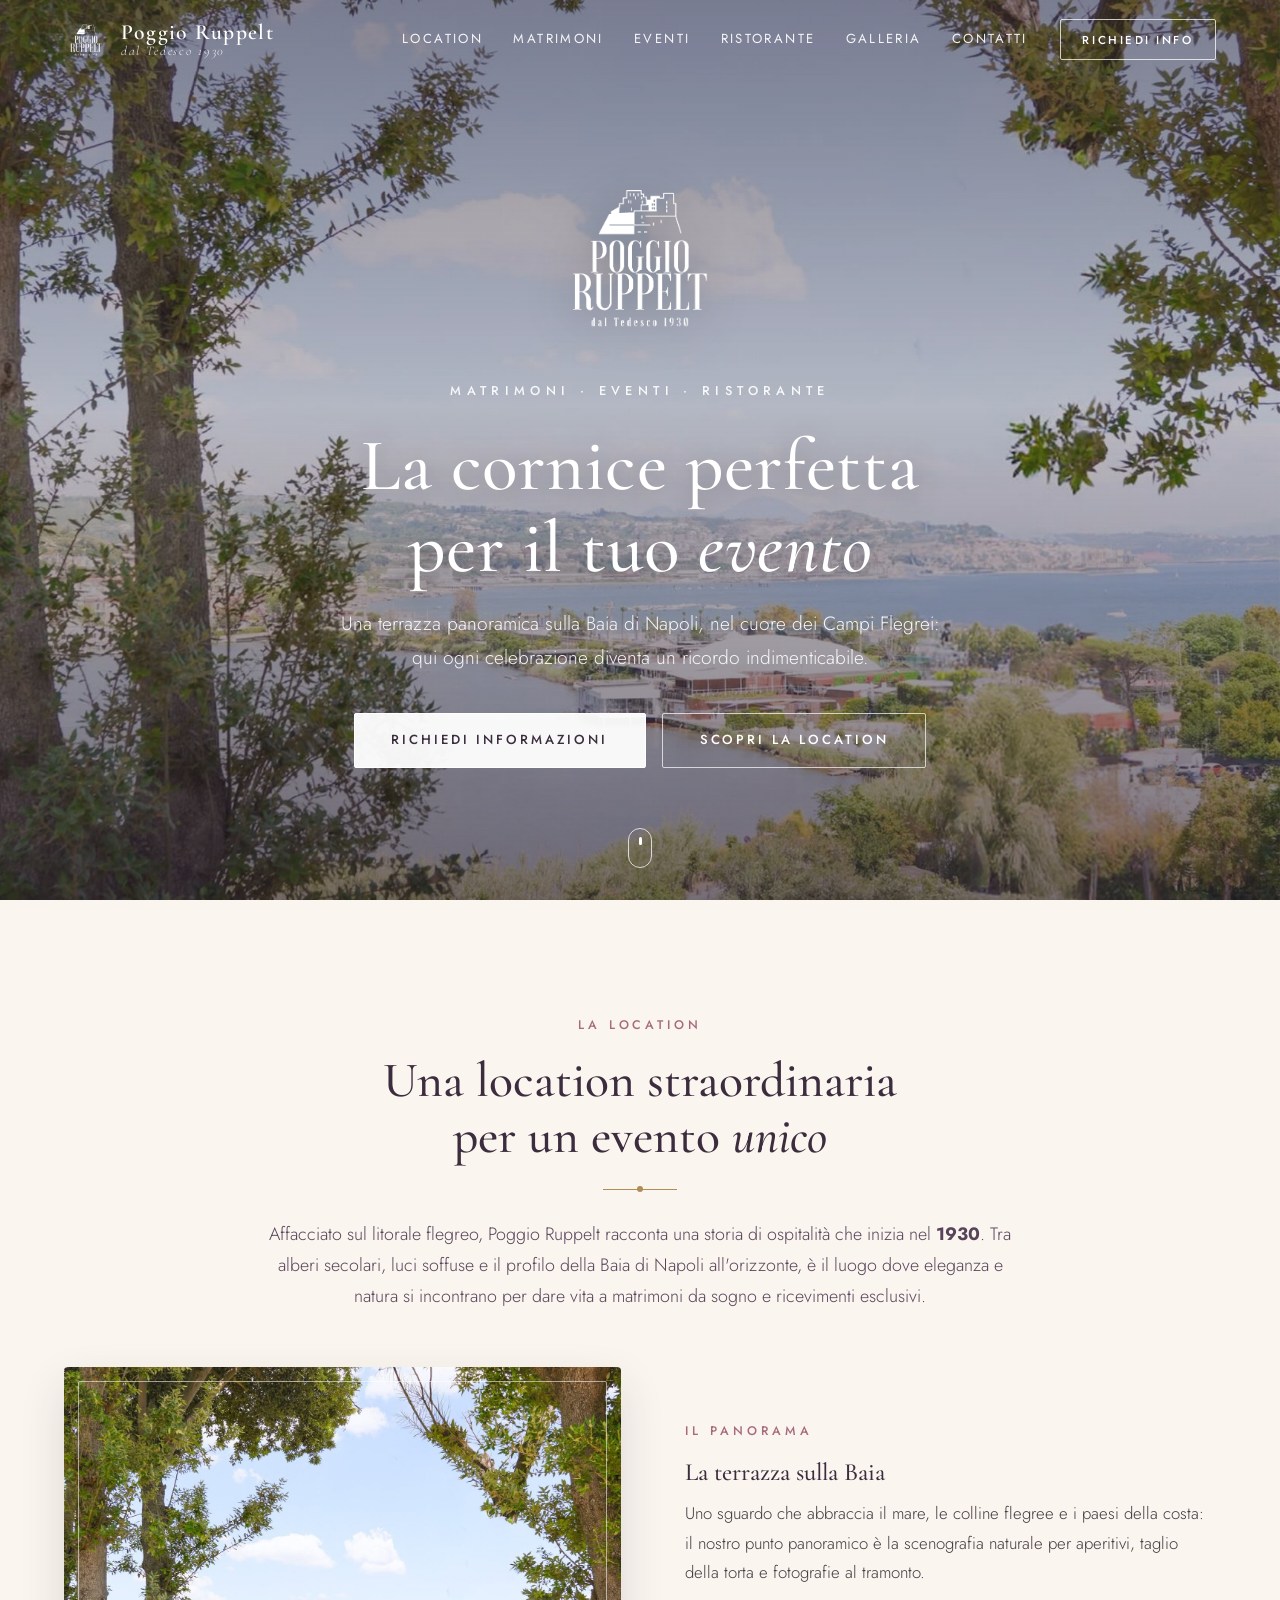
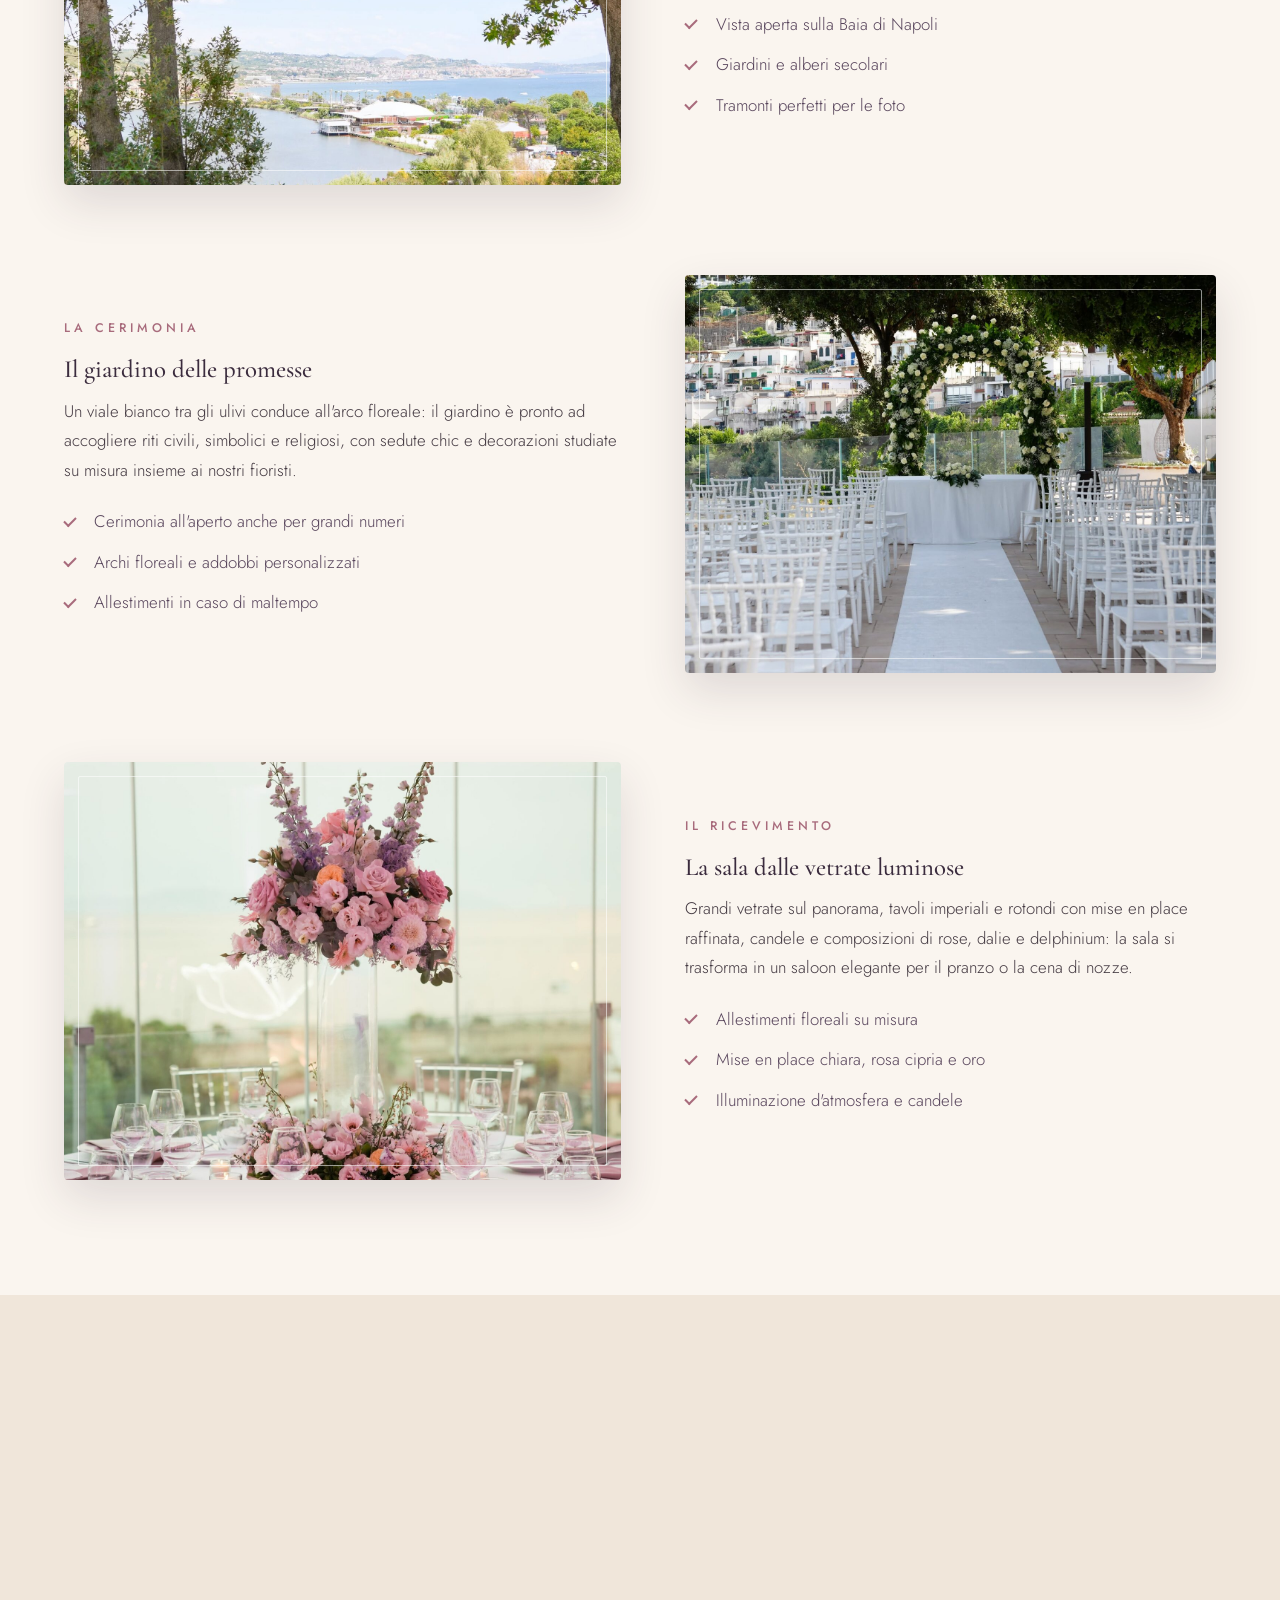
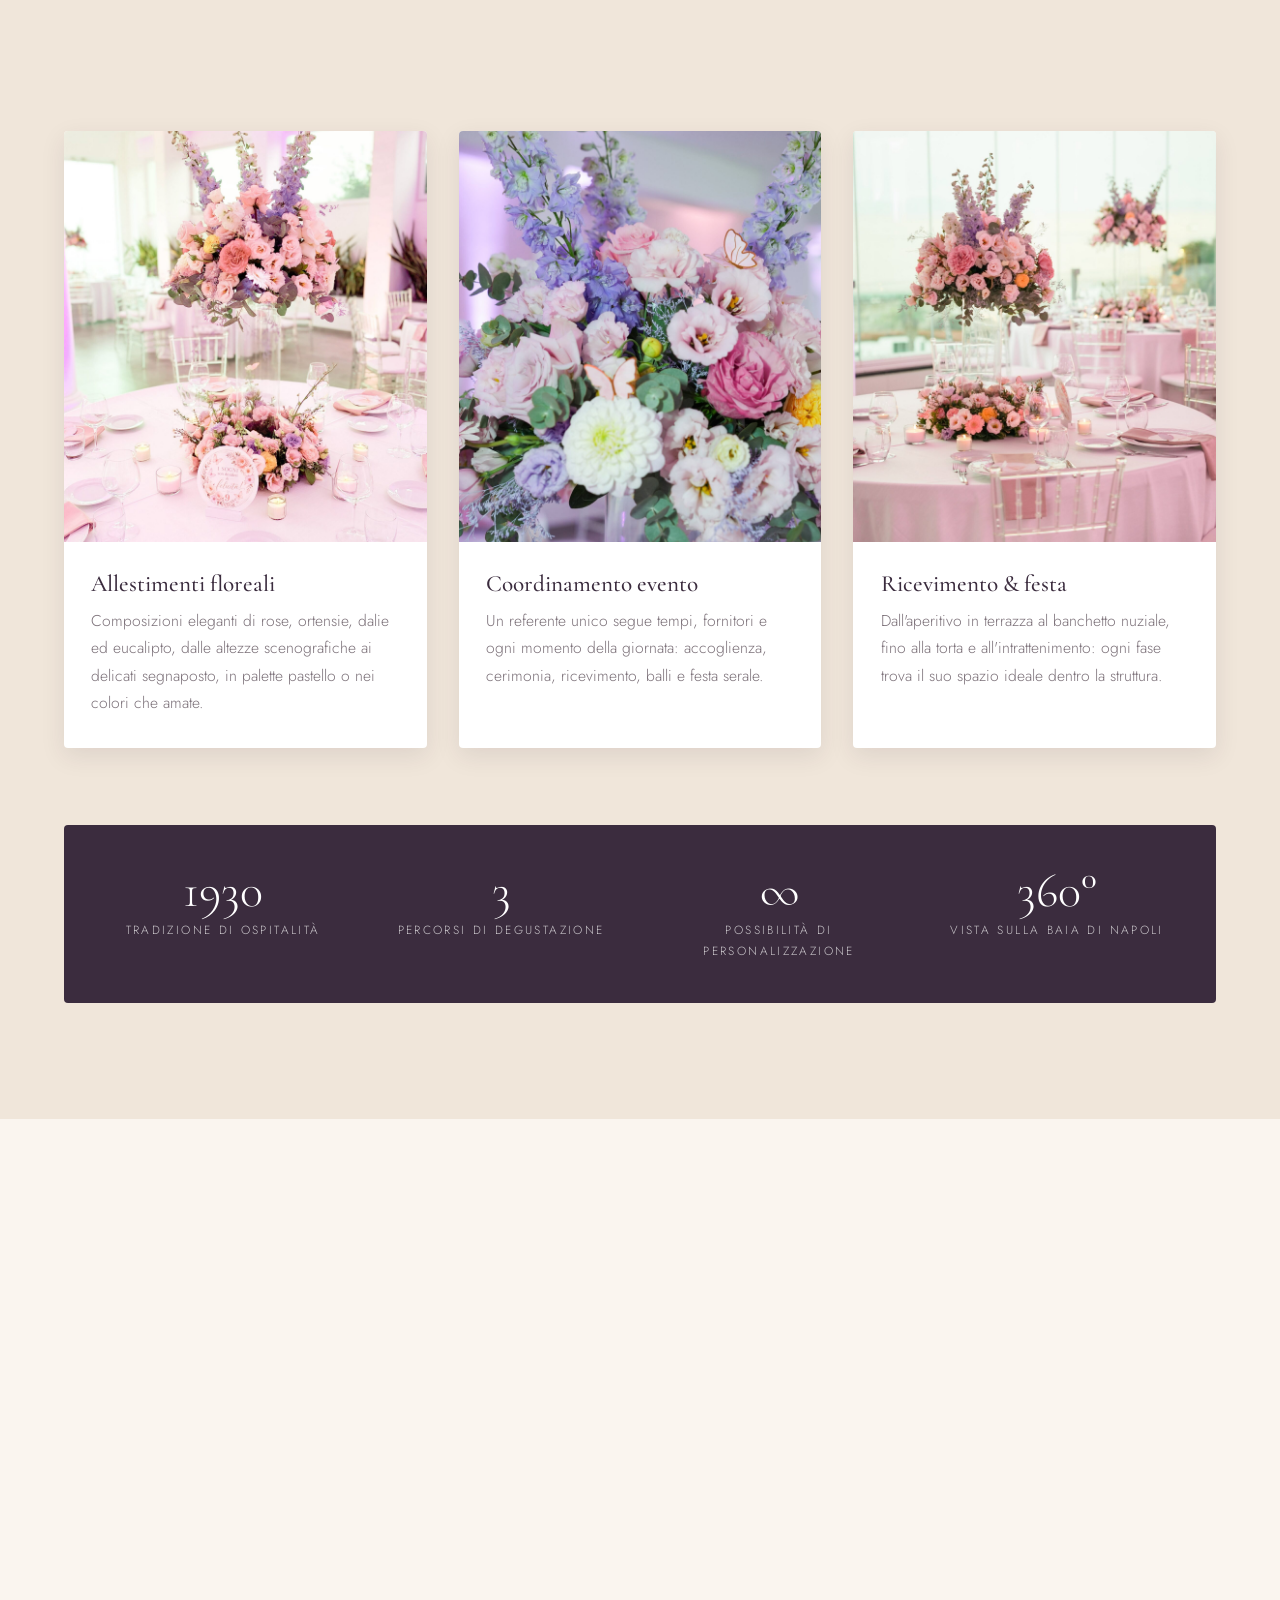
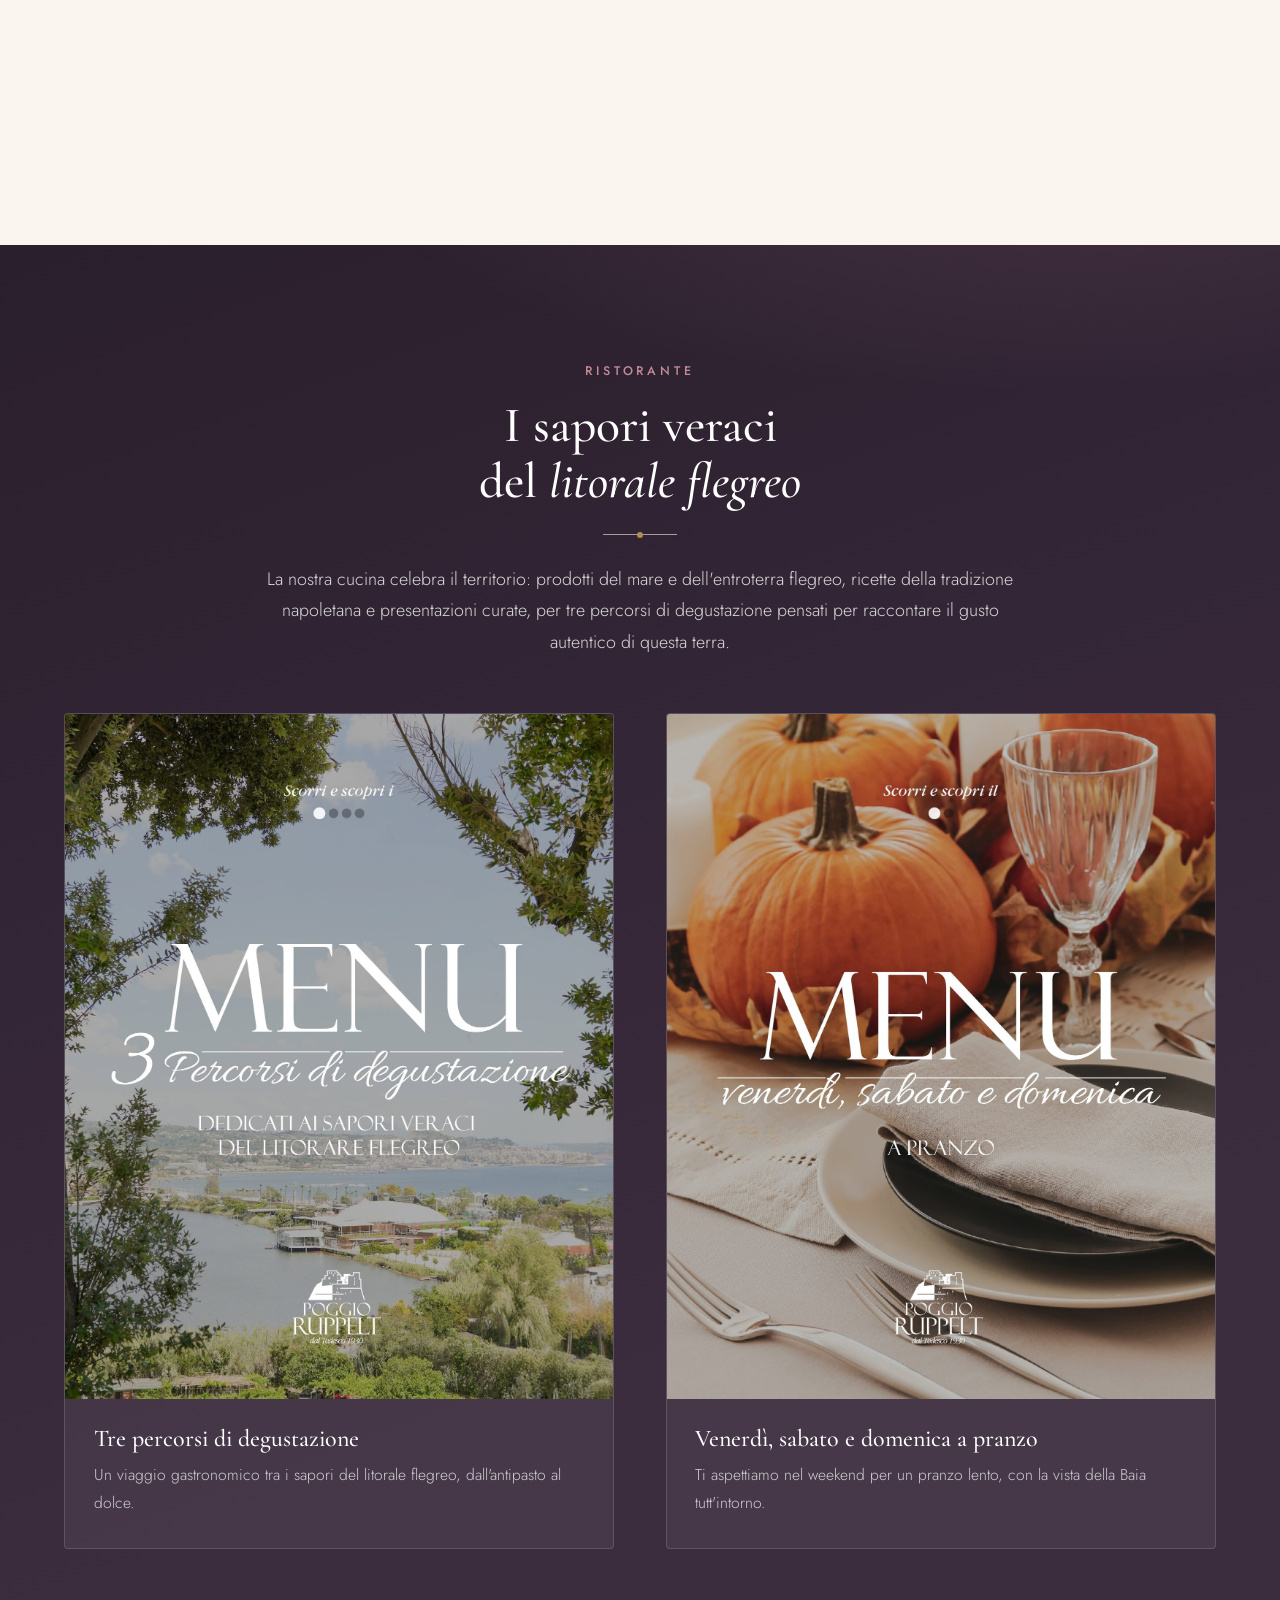
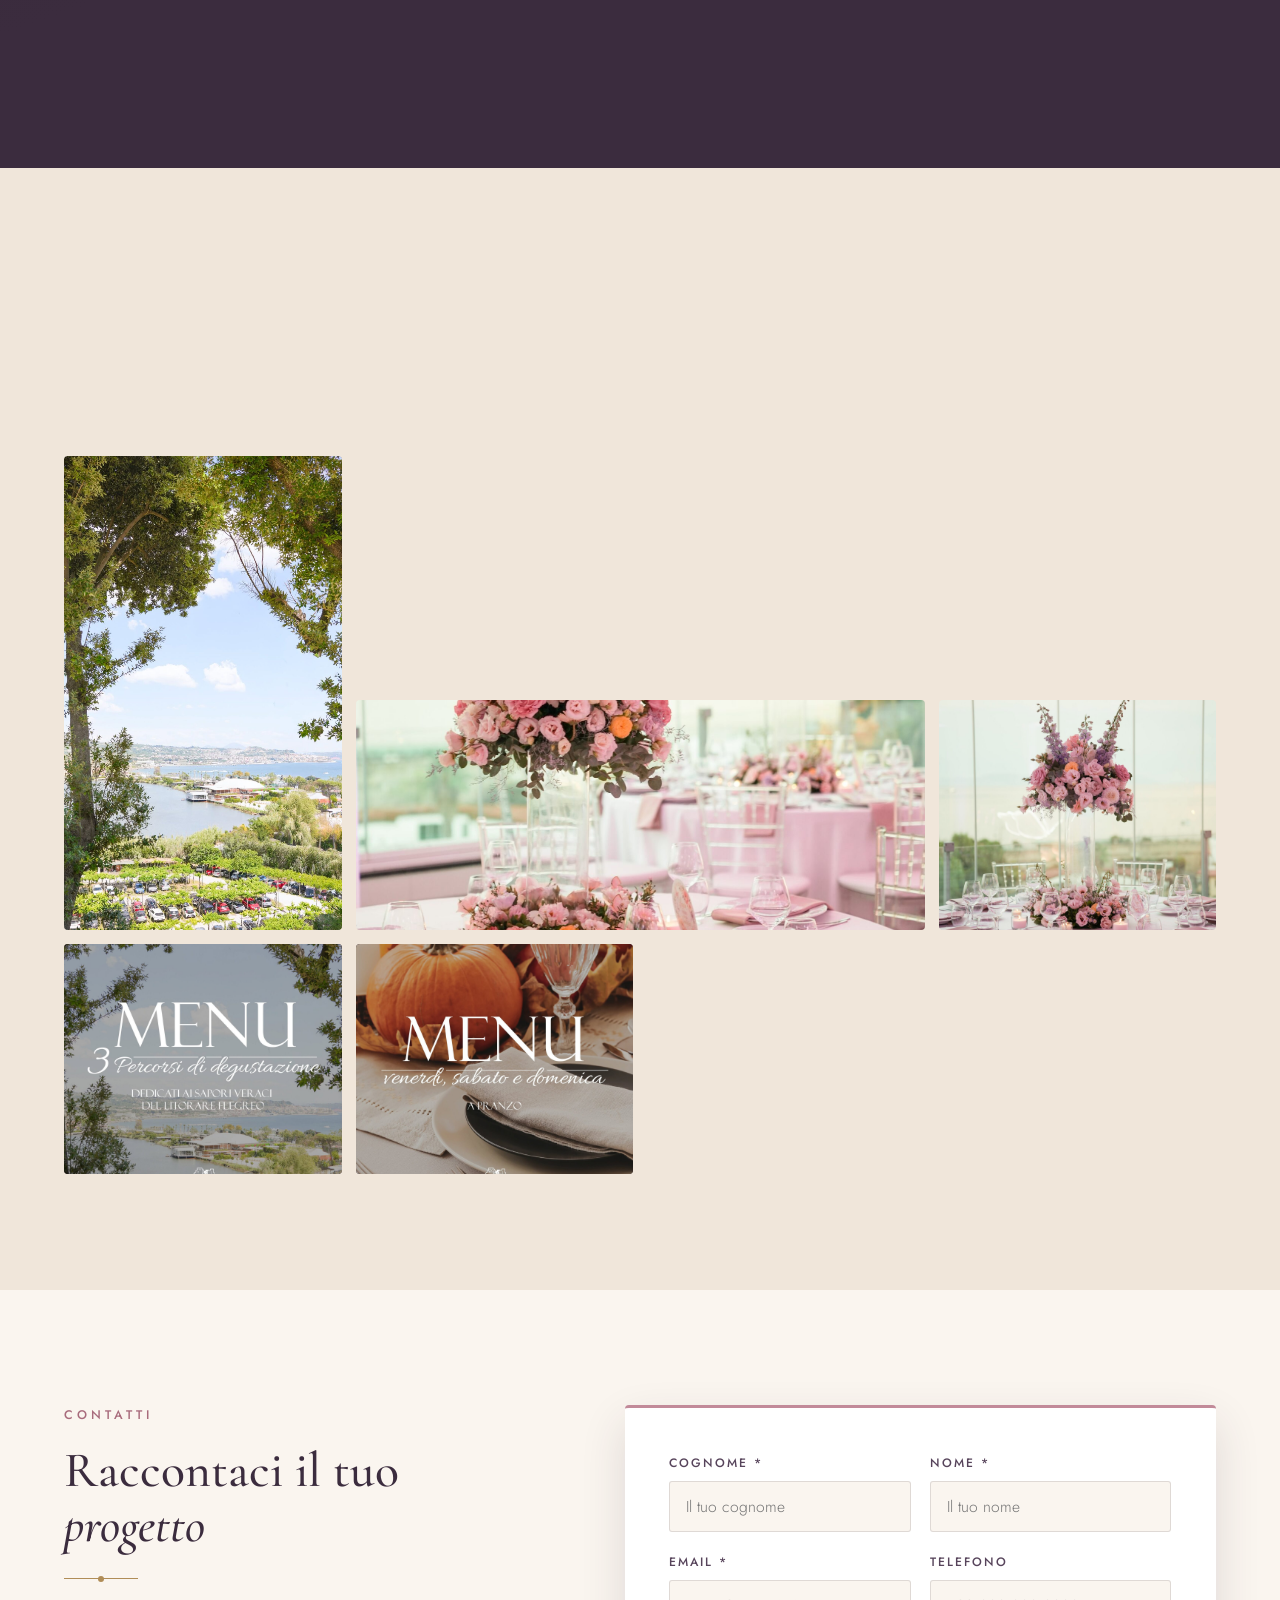
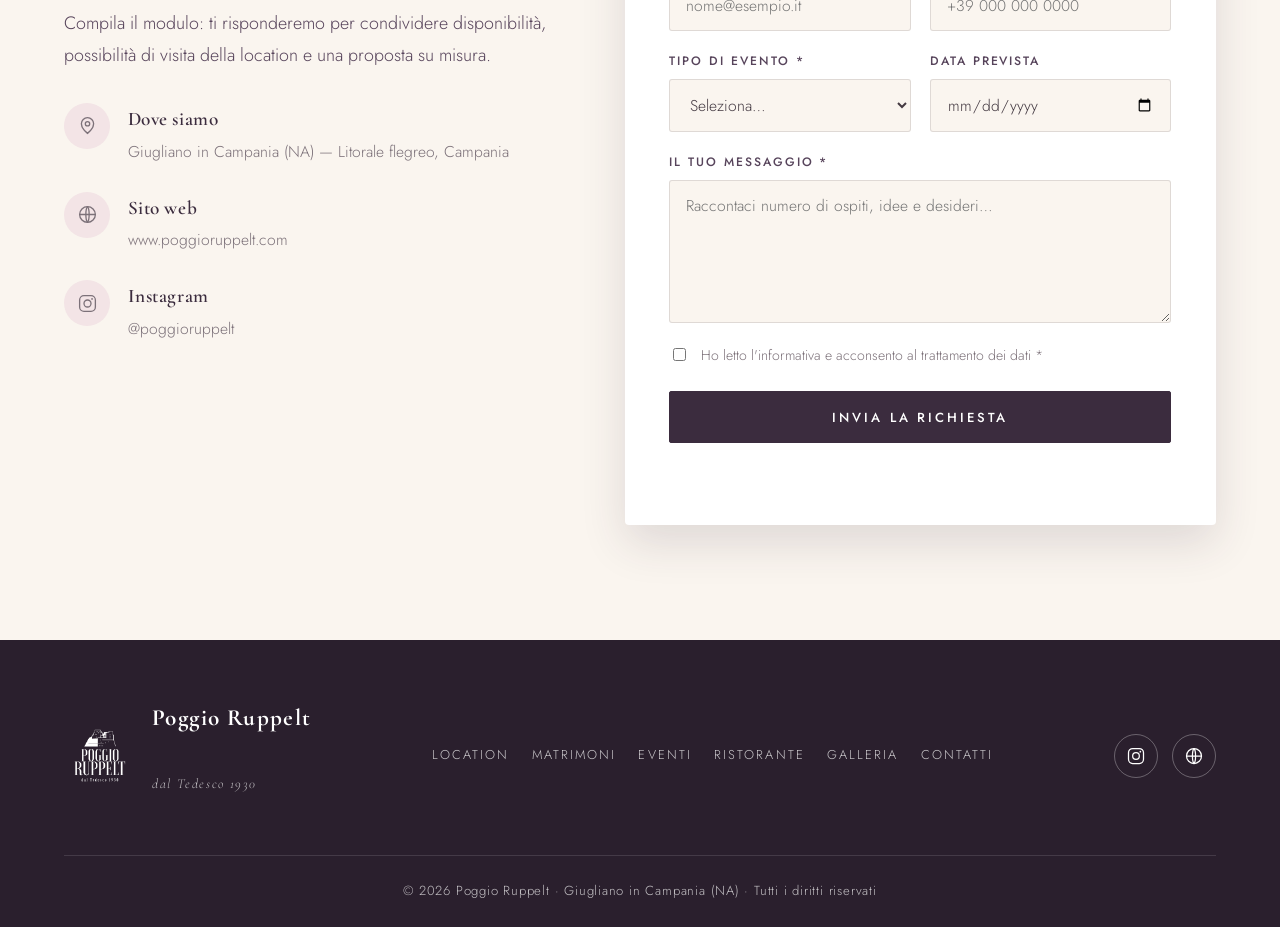
==== index.html @ c0420386 "Realizza sito web di Poggio Ruppelt Sito statico one-page (HTML/CSS/JS vanilla) ispirato al sito eve" ====
<!DOCTYPE html>
<html lang="it">
<head>
  <meta charset="UTF-8">
  <meta name="viewport" content="width=device-width, initial-scale=1.0">
  <title>Poggio Ruppelt — Matrimoni ed Eventi sulla Baia di Napoli | Campi Flegrei</title>
  <meta name="description" content="Poggio Ruppelt, dal Tedesco 1930: location per matrimoni, eventi e ricevimenti con panorama sulla Baia di Napoli e sui Campi Flegrei. Ristorante con menu di degustazione del litorale flegreo.">
  <meta name="author" content="Poggio Ruppelt">
  <meta name="theme-color" content="#3b2c3e">

  <!-- Open Graph -->
  <meta property="og:type" content="website">
  <meta property="og:title" content="Poggio Ruppelt — Matrimoni ed Eventi sulla Baia di Napoli">
  <meta property="og:description" content="La cornice perfetta per il tuo evento: matrimoni, eventi, compleanni e ristorante con panorama sulla Baia.">
  <meta property="og:image" content="assets/images/hero-panorama.jpg">
  <meta property="og:locale" content="it_IT">
  <meta name="twitter:card" content="summary_large_image">

  <link rel="icon" type="image/png" sizes="32x32" href="assets/images/favicon-32.png">
  <link rel="icon" type="image/png" sizes="512x512" href="assets/images/favicon-512.png">
  <link rel="apple-touch-icon" href="assets/images/apple-touch-icon.png">

  <link rel="preconnect" href="https://fonts.googleapis.com">
  <link rel="preconnect" href="https://fonts.gstatic.com" crossorigin>
  <link href="https://fonts.googleapis.com/css2?family=Cormorant+Garamond:ital,wght@0,400;0,500;0,600;1,400;1,500&family=Jost:wght@300;400;500;600&display=swap" rel="stylesheet">

  <link rel="stylesheet" href="assets/css/style.css">

  <script type="application/ld+json">
  {
    "@context": "https://schema.org",
    "@type": "EventVenue",
    "name": "Poggio Ruppelt",
    "alternateName": "Poggio Ruppelt dal Tedesco 1930",
    "description": "Location per matrimoni, eventi e ricevimenti con ristorante panoramico sulla Baia di Napoli, Campi Flegrei.",
    "url": "https://www.poggioruppelt.com",
    "image": "assets/images/hero-panorama.jpg",
    "sameAs": ["https://www.instagram.com/poggioruppelt/"],
    "address": {
      "@type": "PostalAddress",
      "addressLocality": "Giugliano in Campania",
      "addressRegion": "Campania",
      "addressCountry": "IT"
    }
  }
  </script>
</head>
<body>

  <!-- ================= HEADER ================= -->
  <header class="site-header" id="siteHeader">
    <div class="container header-inner">
      <a href="#hero" class="brand" aria-label="Poggio Ruppelt — home">
        <img src="assets/images/logo-poggio-ruppelt-bianco.png" alt="Logo Poggio Ruppelt" class="brand-logo" width="44" height="44">
        <span class="brand-text">
          <strong>Poggio Ruppelt</strong>
          <em>dal Tedesco 1930</em>
        </span>
      </a>

      <nav class="main-nav" id="mainNav" aria-label="Navigazione principale">
        <a href="#location">Location</a>
        <a href="#matrimoni">Matrimoni</a>
        <a href="#eventi">Eventi</a>
        <a href="#ristorante">Ristorante</a>
        <a href="#galleria">Galleria</a>
        <a href="#contatti">Contatti</a>
      </nav>

      <a href="#contatti" class="btn btn-small btn-header">Richiedi info</a>

      <button class="nav-toggle" id="navToggle" aria-label="Apri il menu" aria-expanded="false" aria-controls="mainNav">
        <span></span><span></span><span></span>
      </button>
    </div>
  </header>

  <main>
    <!-- ================= HERO ================= -->
    <section class="hero" id="hero">
      <div class="hero-bg"></div>
      <div class="hero-overlay"></div>
      <div class="hero-content">
        <img src="assets/images/logo-poggio-ruppelt-bianco.png" alt="Poggio Ruppelt — dal Tedesco 1930" class="hero-logo" width="200" height="200">
        <p class="hero-eyebrow">Matrimoni · Eventi · Ristorante</p>
        <h1>La cornice perfetta<br>per il tuo <em>evento</em></h1>
        <p class="hero-sub">Una terrazza panoramica sulla Baia di Napoli, nel cuore dei Campi Flegrei: <br class="hide-mobile">qui ogni celebrazione diventa un ricordo indimenticabile.</p>
        <div class="hero-actions">
          <a href="#contatti" class="btn btn-light">Richiedi informazioni</a>
          <a href="#location" class="btn btn-ghost-light">Scopri la location</a>
        </div>
      </div>
      <a href="#location" class="scroll-cue" aria-label="Scorri alla sezione successiva">
        <span class="scroll-mouse"></span>
      </a>
    </section>

    <!-- ================= INTRO / LOCATION ================= -->
    <section class="section" id="location">
      <div class="container">
        <div class="section-head reveal">
          <p class="eyebrow">La location</p>
          <h2>Una location straordinaria<br>per un evento <em>unico</em></h2>
          <span class="rule"></span>
          <p class="lead">
            Affacciato sul litorale flegreo, Poggio Ruppelt racconta una storia di ospitalità
            che inizia nel <strong>1930</strong>. Tra alberi secolari, luci soffuse e il profilo
            della Baia di Napoli all'orizzonte, è il luogo dove eleganza e natura si incontrano
            per dare vita a matrimoni da sogno e ricevimenti esclusivi.
          </p>
        </div>

        <div class="feature-row reveal">
          <div class="feature-media">
            <img src="assets/images/panorama-baia.jpg" alt="Panorama sulla Baia di Napoli e sui Campi Flegrei visto da Poggio Ruppelt" loading="lazy">
          </div>
          <div class="feature-text">
            <p class="eyebrow">Il panorama</p>
            <h3>La terrazza sulla Baia</h3>
            <p>
              Uno sguardo che abbraccia il mare, le colline flegree e i paesi della costa:
              il nostro punto panoramico è la scenografia naturale per aperitivi, taglio della
              torta e fotografie al tramonto.
            </p>
            <ul class="tick-list">
              <li>Vista aperta sulla Baia di Napoli</li>
              <li>Giardini e alberi secolari</li>
              <li>Tramonti perfetti per le foto</li>
            </ul>
          </div>
        </div>

        <div class="feature-row feature-row--reverse reveal">
          <div class="feature-media">
            <img src="assets/images/cerimonia-giardino.jpg" alt="Allestimento della cerimonia in giardino con arco floreale e sedie bianche" loading="lazy">
          </div>
          <div class="feature-text">
            <p class="eyebrow">La cerimonia</p>
            <h3>Il giardino delle promesse</h3>
            <p>
              Un viale bianco tra gli ulivi conduce all'arco floreale: il giardino è pronto
              ad accogliere riti civili, simbolici e religiosi, con sedute chic e decorazioni
              studiate su misura insieme ai nostri fioristi.
            </p>
            <ul class="tick-list">
              <li>Cerimonia all'aperto anche per grandi numeri</li>
              <li>Archi floreali e addobbi personalizzati</li>
              <li>Allestimenti in caso di maltempo</li>
            </ul>
          </div>
        </div>

        <div class="feature-row reveal">
          <div class="feature-media">
            <img src="assets/images/tavolo-matrimonio-2.jpg" alt="Tavolo rotondo con centrotavola floreale rosa e lilla e candele" loading="lazy">
          </div>
          <div class="feature-text">
            <p class="eyebrow">Il ricevimento</p>
            <h3>La sala dalle vetrate luminose</h3>
            <p>
              Grandi vetrate sul panorama, tavoli imperiali e rotondi con mise en place
              raffinata, candele e composizioni di rose, dalie e delphinium: la sala si
              trasforma in un saloon elegante per il pranzo o la cena di nozze.
            </p>
            <ul class="tick-list">
              <li>Allestimenti floreali su misura</li>
              <li>Mise en place chiara, rosa cipria e oro</li>
              <li>Illuminazione d'atmosfera e candele</li>
            </ul>
          </div>
        </div>
      </div>
    </section>

    <!-- ================= MATRIMONI ================= -->
    <section class="section section-tinted" id="matrimoni">
      <div class="container">
        <div class="section-head reveal">
          <p class="eyebrow">Matrimoni</p>
          <h2>Il vostro sì, curato<br>in ogni <em>dettaglio</em></h2>
          <span class="rule"></span>
          <p class="lead">
            Dalla richiesta di informazioni al brindisi finale: vi accompagniamo passo dopo passo
            con un team dedicato, perché del vostro matrimonio resti solo la bellezza del ricordo.
          </p>
        </div>

        <div class="card-grid">
          <article class="card reveal">
            <div class="card-media">
              <img src="assets/images/tavolo-matrimonio-1.jpg" alt="Centrotavola alto con fiori rosa e viola su tavolo rotondo" loading="lazy">
            </div>
            <div class="card-body">
              <h3>Allestimenti floreali</h3>
              <p>Composizioni eleganti di rose, ortensie, dalie ed eucalipto, dalle altezze scenografiche ai delicati segnaposto, in palette pastello o nei colori che amate.</p>
            </div>
          </article>

          <article class="card reveal">
            <div class="card-media">
              <img src="assets/images/dettaglio-allestimento.jpg" alt="Dettaglio del bouquet con rose rosa, delphinium viola ed eucalipto" loading="lazy">
            </div>
            <div class="card-body">
              <h3>Coordinamento evento</h3>
              <p>Un referente unico segue tempi, fornitori e ogni momento della giornata: accoglienza, cerimonia, ricevimento, balli e festa serale.</p>
            </div>
          </article>

          <article class="card reveal">
            <div class="card-media">
              <img src="assets/images/tavolo-matrimonio-3.jpg" alt="Sala ricevimenti con tavoli rotondi e allestimenti floreali rosa" loading="lazy">
            </div>
            <div class="card-body">
              <h3>Ricevimento &amp; festa</h3>
              <p>Dall'aperitivo in terrazza al banchetto nuziale, fino alla torta e all'intrattenimento: ogni fase trova il suo spazio ideale dentro la struttura.</p>
            </div>
          </article>
        </div>

        <div class="band reveal">
          <div class="band-item">
            <span class="band-number">1930</span>
            <span class="band-label">tradizione di ospitalità</span>
          </div>
          <div class="band-item">
            <span class="band-number">3</span>
            <span class="band-label">percorsi di degustazione</span>
          </div>
          <div class="band-item">
            <span class="band-number">∞</span>
            <span class="band-label">possibilità di personalizzazione</span>
          </div>
          <div class="band-item">
            <span class="band-number">360°</span>
            <span class="band-label">vista sulla Baia di Napoli</span>
          </div>
        </div>
      </div>
    </section>

    <!-- ================= EVENTI ================= -->
    <section class="section" id="eventi">
      <div class="container">
        <div class="section-head reveal">
          <p class="eyebrow">Eventi &amp; ricorrenze</p>
          <h2>Ogni celebrazione<br>merita la sua <em>scena</em></h2>
          <span class="rule"></span>
        </div>

        <div class="pill-grid">
          <div class="pill reveal">
            <span class="pill-icon" aria-hidden="true">
              <svg viewBox="0 0 24 24" fill="none" stroke="currentColor" stroke-width="1.4"><path d="M12 3l1.8 4.2L18 9l-4.2 1.8L12 15l-1.8-4.2L6 9l4.2-1.8L12 3z"/><path d="M19 15l.9 2.1L22 18l-2.1.9L19 21l-.9-2.1L16 18l2.1-.9L19 15z"/></svg>
            </span>
            <h3>Battesimi</h3>
            <p>Allestimenti dolci e luminosi per accogliere i più piccoli e le loro famiglie.</p>
          </div>
          <div class="pill reveal">
            <span class="pill-icon" aria-hidden="true">
              <svg viewBox="0 0 24 24" fill="none" stroke="currentColor" stroke-width="1.4"><path d="M4 21V10l8-6 8 6v11h-5v-6H9v6H4z"/><path d="M9 21v-5h6v5"/></svg>
            </span>
            <h3>Compleanni &amp; anniversari</h3>
            <p>Feste private con menu dedicati, tavoli tematici e angoli dessert.</p>
          </div>
          <div class="pill reveal">
            <span class="pill-icon" aria-hidden="true">
              <svg viewBox="0 0 24 24" fill="none" stroke="currentColor" stroke-width="1.4"><rect x="3" y="7" width="18" height="13" rx="2"/><path d="M8 7V5a2 2 0 012-2h4a2 2 0 012 2v2"/><path d="M3 12h18"/></svg>
            </span>
            <h3>Eventi aziendali</h3>
            <p>Meeting, cene di gala e team building in una location fuori dall'ordinario.</p>
          </div>
          <div class="pill reveal">
            <span class="pill-icon" aria-hidden="true">
              <svg viewBox="0 0 24 24" fill="none" stroke="currentColor" stroke-width="1.4"><path d="M12 21s-7-4.35-7-10a5 5 0 019-3 5 5 0 019 3c0 5.65-7 10-7 10z"/></svg>
            </span>
            <h3>Proposte di matrimonio</h3>
            <p>Organizziamo il momento perfetto, riservato e romantico, con vista sul tramonto.</p>
          </div>
        </div>
      </div>
    </section>

    <!-- ================= RISTORANTE ================= -->
    <section class="section section-dark" id="ristorante">
      <div class="container">
        <div class="section-head reveal">
          <p class="eyebrow eyebrow-light">Ristorante</p>
          <h2>I sapori veraci<br>del <em>litorale flegreo</em></h2>
          <span class="rule rule-light"></span>
          <p class="lead lead-light">
            La nostra cucina celebra il territorio: prodotti del mare e dell'entroterra flegreo,
            ricette della tradizione napoletana e presentazioni curate, per tre percorsi di
            degustazione pensati per raccontare il gusto autentico di questa terra.
          </p>
        </div>

        <div class="menu-row">
          <figure class="menu-card reveal">
            <img src="assets/images/menu-degustazione.jpg" alt="Menu: 3 percorsi di degustazione dedicati ai sapori veraci del litorale flegreo" loading="lazy">
            <figcaption>
              <h3>Tre percorsi di degustazione</h3>
              <p>Un viaggio gastronomico tra i sapori del litorale flegreo, dall'antipasto al dolce.</p>
            </figcaption>
          </figure>
          <figure class="menu-card reveal">
            <img src="assets/images/menu-pranzo.jpg" alt="Menu del pranzo di venerdì, sabato e domenica con decorazione autunnale" loading="lazy">
            <figcaption>
              <h3>Venerdì, sabato e domenica a pranzo</h3>
              <p>Ti aspettiamo nel weekend per un pranzo lento, con la vista della Baia tutt'intorno.</p>
            </figcaption>
          </figure>
        </div>

        <div class="center reveal">
          <a href="#contatti" class="btn btn-light">Prenota un tavolo</a>
        </div>
      </div>
    </section>

    <!-- ================= GALLERIA ================= -->
    <section class="section section-tinted" id="galleria">
      <div class="container">
        <div class="section-head reveal">
          <p class="eyebrow">Galleria</p>
          <h2>Atmosfere di <em>Poggio Ruppelt</em></h2>
          <span class="rule"></span>
        </div>

        <div class="gallery" id="gallery">
          <button class="gallery-item gallery-item--tall reveal" data-full="assets/images/panorama-baia.jpg" aria-label="Apri immagine panorama">
            <img src="assets/images/panorama-baia.jpg" alt="Panorama della baia tra gli alberi" loading="lazy">
          </button>
          <button class="gallery-item reveal" data-full="assets/images/tavolo-matrimonio-1.jpg" aria-label="Apri immagine allestimento tavolo">
            <img src="assets/images/tavolo-matrimonio-1.jpg" alt="Tavolo rotondo con centrotavola floreale e numero tavolo" loading="lazy">
          </button>
          <button class="gallery-item reveal" data-full="assets/images/dettaglio-allestimento.jpg" aria-label="Apri immagine dettaglio fiori">
            <img src="assets/images/dettaglio-allestimento.jpg" alt="Bouquet dettagliato con rose e delphinium" loading="lazy">
          </button>
          <button class="gallery-item reveal" data-full="assets/images/cerimonia-giardino.jpg" aria-label="Apri immagine cerimonia">
            <img src="assets/images/cerimonia-giardino.jpg" alt="Cerimonia in giardino con arco di fiori bianchi" loading="lazy">
          </button>
          <button class="gallery-item gallery-item--wide reveal" data-full="assets/images/tavolo-matrimonio-3.jpg" aria-label="Apri immagine sala ricevimenti">
            <img src="assets/images/tavolo-matrimonio-3.jpg" alt="Sala ricevimenti con tavoli rotondi e vetrate" loading="lazy">
          </button>
          <button class="gallery-item reveal" data-full="assets/images/tavolo-matrimonio-2.jpg" aria-label="Apri immagine allestimento">
            <img src="assets/images/tavolo-matrimonio-2.jpg" alt="Tavolo con fiori rosa, candele e bicchieri" loading="lazy">
          </button>
          <button class="gallery-item reveal" data-full="assets/images/menu-degustazione.jpg" aria-label="Apri immagine menu degustazione">
            <img src="assets/images/menu-degustazione.jpg" alt="Copertina menu con panorama sullo sfondo" loading="lazy">
          </button>
          <button class="gallery-item reveal" data-full="assets/images/menu-pranzo.jpg" aria-label="Apri immagine menu pranzo">
            <img src="assets/images/menu-pranzo.jpg" alt="Tavola autunnale con zucche e calici" loading="lazy">
          </button>
        </div>
      </div>
    </section>

    <!-- ================= CONTATTI ================= -->
    <section class="section" id="contatti">
      <div class="container contact-layout">
        <div class="contact-info reveal">
          <p class="eyebrow">Contatti</p>
          <h2>Raccontaci il tuo<br><em>progetto</em></h2>
          <span class="rule"></span>
          <p class="lead">
            Compila il modulo: ti risponderemo per condividere disponibilità, possibilità
            di visita della location e una proposta su misura.
          </p>
          <ul class="contact-list">
            <li>
              <span class="contact-ico" aria-hidden="true">
                <svg viewBox="0 0 24 24" fill="none" stroke="currentColor" stroke-width="1.5"><path d="M12 21s-7-5.7-7-11a7 7 0 0114 0c0 5.3-7 11-7 11z"/><circle cx="12" cy="10" r="2.5"/></svg>
              </span>
              <div>
                <strong>Dove siamo</strong>
                <span>Giugliano in Campania (NA) — Litorale flegreo, Campania</span>
              </div>
            </li>
            <li>
              <span class="contact-ico" aria-hidden="true">
                <svg viewBox="0 0 24 24" fill="none" stroke="currentColor" stroke-width="1.5"><circle cx="12" cy="12" r="9"/><path d="M3 12h18M12 3c2.5 2.7 2.5 15.3 0 18M12 3c-2.5 2.7-2.5 15.3 0 18"/></svg>
              </span>
              <div>
                <strong>Sito web</strong>
                <a href="https://www.poggioruppelt.com" target="_blank" rel="noopener">www.poggioruppelt.com</a>
              </div>
            </li>
            <li>
              <span class="contact-ico" aria-hidden="true">
                <svg viewBox="0 0 24 24" fill="none" stroke="currentColor" stroke-width="1.5"><rect x="3" y="3" width="18" height="18" rx="5"/><circle cx="12" cy="12" r="4"/><circle cx="17.2" cy="6.8" r="1" fill="currentColor" stroke="none"/></svg>
              </span>
              <div>
                <strong>Instagram</strong>
                <a href="https://www.instagram.com/poggioruppelt/" target="_blank" rel="noopener">@poggioruppelt</a>
              </div>
            </li>
          </ul>
        </div>

        <form class="contact-form reveal" id="contactForm" novalidate>
          <div class="form-row">
            <div class="form-field">
              <label for="f-cognome">Cognome *</label>
              <input type="text" id="f-cognome" name="cognome" required autocomplete="family-name" placeholder="Il tuo cognome">
            </div>
            <div class="form-field">
              <label for="f-nome">Nome *</label>
              <input type="text" id="f-nome" name="nome" required autocomplete="given-name" placeholder="Il tuo nome">
            </div>
          </div>
          <div class="form-row">
            <div class="form-field">
              <label for="f-email">Email *</label>
              <input type="email" id="f-email" name="email" required autocomplete="email" placeholder="nome@esempio.it">
            </div>
            <div class="form-field">
              <label for="f-tel">Telefono</label>
              <input type="tel" id="f-tel" name="telefono" autocomplete="tel" placeholder="+39 000 000 0000">
            </div>
          </div>
          <div class="form-row">
            <div class="form-field">
              <label for="f-tipo">Tipo di evento *</label>
              <select id="f-tipo" name="tipo_evento" required>
                <option value="" selected disabled>Seleziona…</option>
                <option>Matrimonio</option>
                <option>Battesimo</option>
                <option>Compleanno / anniversario</option>
                <option>Evento aziendale</option>
                <option>Pranzo / cena al ristorante</option>
                <option>Altro</option>
              </select>
            </div>
            <div class="form-field">
              <label for="f-data">Data prevista</label>
              <input type="date" id="f-data" name="data_evento">
            </div>
          </div>
          <div class="form-field">
            <label for="f-msg">Il tuo messaggio *</label>
            <textarea id="f-msg" name="messaggio" rows="5" required placeholder="Raccontaci numero di ospiti, idee e desideri…"></textarea>
          </div>
          <div class="form-privacy">
            <label class="checkbox">
              <input type="checkbox" id="f-privacy" required>
              <span>Ho letto l'informativa e acconsento al trattamento dei dati *</span>
            </label>
          </div>
          <button type="submit" class="btn btn-solid btn-block">Invia la richiesta</button>
          <p class="form-feedback" id="formFeedback" role="status" aria-live="polite"></p>
        </form>
      </div>
    </section>
  </main>

  <!-- ================= FOOTER ================= -->
  <footer class="site-footer">
    <div class="container footer-inner">
      <div class="footer-brand">
        <img src="assets/images/logo-poggio-ruppelt-bianco.png" alt="Poggio Ruppelt" width="86" height="86">
        <p><strong>Poggio Ruppelt</strong><br><em>dal Tedesco 1930</em></p>
      </div>
      <nav class="footer-nav" aria-label="Navigazione footer">
        <a href="#location">Location</a>
        <a href="#matrimoni">Matrimoni</a>
        <a href="#eventi">Eventi</a>
        <a href="#ristorante">Ristorante</a>
        <a href="#galleria">Galleria</a>
        <a href="#contatti">Contatti</a>
      </nav>
      <div class="footer-social">
        <a href="https://www.instagram.com/poggioruppelt/" target="_blank" rel="noopener" aria-label="Instagram di Poggio Ruppelt">
          <svg viewBox="0 0 24 24" fill="none" stroke="currentColor" stroke-width="1.5"><rect x="3" y="3" width="18" height="18" rx="5"/><circle cx="12" cy="12" r="4"/><circle cx="17.2" cy="6.8" r="1" fill="currentColor" stroke="none"/></svg>
        </a>
        <a href="https://www.poggioruppelt.com" target="_blank" rel="noopener" aria-label="Sito web ufficiale">
          <svg viewBox="0 0 24 24" fill="none" stroke="currentColor" stroke-width="1.5"><circle cx="12" cy="12" r="9"/><path d="M3 12h18M12 3c2.5 2.7 2.5 15.3 0 18M12 3c-2.5 2.7-2.5 15.3 0 18"/></svg>
        </a>
      </div>
    </div>
    <div class="container footer-bottom">
      <p>© <span id="year"></span> Poggio Ruppelt · Giugliano in Campania (NA) · Tutti i diritti riservati</p>
    </div>
  </footer>

  <!-- Lightbox -->
  <div class="lightbox" id="lightbox" aria-hidden="true" role="dialog" aria-label="Visualizzazione immagine">
    <button class="lightbox-close" id="lightboxClose" aria-label="Chiudi">&times;</button>
    <img src="" alt="" id="lightboxImg">
  </div>

  <a href="#hero" class="back-top" id="backTop" aria-label="Torna su">
    <svg viewBox="0 0 24 24" fill="none" stroke="currentColor" stroke-width="1.8"><path d="M12 19V5M5 12l7-7 7 7"/></svg>
  </a>

  <script src="assets/js/main.js"></script>
</body>
</html>
---- assets/css/style.css ----
/* ============================================================
   Poggio Ruppelt — style.css
   Palette: prugna, rosa cipria, crema, oro, salvia
   ============================================================ */

:root {
  --plum:        #3b2c3e;
  --plum-dark:   #2a1f2d;
  --plum-soft:   #57445b;
  --rose:        #c28a99;
  --rose-deep:   #a86b7c;
  --rose-pale:   #f3e4e6;
  --cream:       #faf5ef;
  --sand:        #f0e6da;
  --gold:        #b08d57;
  --sage:        #7e8f74;
  --ink:         #443a42;
  --muted:       #7c7179;
  --white:       #ffffff;
  --line:        rgba(59, 44, 62, 0.14);

  --font-serif: "Cormorant Garamond", "Times New Roman", Georgia, serif;
  --font-sans:  "Jost", "Helvetica Neue", Arial, sans-serif;

  --radius: 4px;
  --shadow: 0 18px 45px rgba(59, 44, 62, 0.14);
  --shadow-sm: 0 8px 24px rgba(59, 44, 62, 0.1);
  --ease: cubic-bezier(0.25, 0.8, 0.3, 1);
  --header-h: 84px;
}

/* ---------- Reset ---------- */
*, *::before, *::after { box-sizing: border-box; }
html { scroll-behavior: smooth; scroll-padding-top: var(--header-h); }
body {
  margin: 0;
  font-family: var(--font-sans);
  font-weight: 300;
  font-size: 1.05rem;
  line-height: 1.75;
  color: var(--ink);
  background: var(--cream);
  -webkit-font-smoothing: antialiased;
  text-rendering: optimizeLegibility;
}
img { max-width: 100%; display: block; }
a { color: var(--rose-deep); text-decoration: none; transition: color .25s var(--ease); }
a:hover { color: var(--plum); }
button { font-family: inherit; cursor: pointer; }
h1, h2, h3, h4 {
  font-family: var(--font-serif);
  font-weight: 500;
  color: var(--plum);
  line-height: 1.12;
  margin: 0 0 .5em;
}
h1 { font-size: clamp(2.6rem, 6vw, 4.6rem); }
h2 { font-size: clamp(2rem, 4vw, 3.1rem); }
h3 { font-size: 1.55rem; }
em { font-style: italic; }
p { margin: 0 0 1em; }

.container { width: min(1180px, 90%); margin-inline: auto; }
.center { text-align: center; }
.hide-mobile { display: inline; }

/* ---------- Eyebrow / rules / lead ---------- */
.eyebrow {
  font-family: var(--font-sans);
  font-size: .78rem;
  font-weight: 500;
  letter-spacing: .32em;
  text-transform: uppercase;
  color: var(--rose-deep);
  margin: 0 0 1rem;
}
.eyebrow-light { color: var(--rose); }
.rule {
  display: block;
  width: 74px;
  height: 1px;
  background: var(--gold);
  margin: 1.3rem auto 1.8rem;
  position: relative;
}
.rule::after {
  content: "";
  position: absolute;
  left: 50%; top: -2.5px;
  width: 6px; height: 6px;
  background: var(--gold);
  border-radius: 50%;
  transform: translateX(-50%);
}
.rule-light { background: rgba(255,255,255,.55); }
.rule-light::after { background: var(--gold); }
.lead {
  max-width: 760px;
  margin-inline: auto;
  font-size: 1.12rem;
  color: var(--plum-soft);
}
.lead-light { color: rgba(255,255,255,.82); }
.section-head { text-align: center; max-width: 820px; margin: 0 auto 3.4rem; }
.section-head .rule { margin-inline: auto; }

/* ---------- Buttons ---------- */
.btn {
  display: inline-block;
  padding: .95rem 2.3rem;
  font-family: var(--font-sans);
  font-size: .82rem;
  font-weight: 500;
  letter-spacing: .22em;
  text-transform: uppercase;
  border: 1px solid transparent;
  border-radius: 2px;
  transition: all .3s var(--ease);
  background: transparent;
}
.btn-light {
  background: rgba(255,255,255,.95);
  color: var(--plum);
  border-color: var(--white);
}
.btn-light:hover { background: var(--rose); border-color: var(--rose); color: var(--white); }
.btn-ghost-light {
  border-color: rgba(255,255,255,.7);
  color: var(--white);
}
.btn-ghost-light:hover { background: rgba(255,255,255,.14); border-color: var(--white); color: var(--white); }
.btn-solid {
  background: var(--plum);
  color: var(--white);
  border-color: var(--plum);
}
.btn-solid:hover { background: var(--rose-deep); border-color: var(--rose-deep); color: var(--white); }
.btn-small { padding: .6rem 1.35rem; font-size: .72rem; }
.btn-header {
  border-color: rgba(255,255,255,.75);
  color: var(--white);
}
.btn-block { width: 100%; }

/* ---------- Header ---------- */
.site-header {
  position: fixed;
  inset: 0 0 auto 0;
  z-index: 100;
  padding: 1.1rem 0;
  transition: background .35s var(--ease), box-shadow .35s var(--ease), padding .35s var(--ease);
}
.site-header.scrolled {
  background: rgba(250, 245, 239, .96);
  backdrop-filter: blur(10px);
  box-shadow: 0 6px 24px rgba(59,44,62,.1);
  padding: .65rem 0;
}
.header-inner { display: flex; align-items: center; gap: 2rem; }
.brand { display: flex; align-items: center; gap: .8rem; margin-right: auto; }
.brand-logo { width: 44px; height: 44px; object-fit: contain; transition: filter .35s var(--ease); }
.brand-text { display: flex; flex-direction: column; line-height: 1.15; }
.brand-text strong {
  font-family: var(--font-serif);
  font-size: 1.35rem;
  font-weight: 600;
  letter-spacing: .06em;
  color: var(--white);
  transition: color .35s var(--ease);
}
.brand-text em {
  font-family: var(--font-serif);
  font-style: italic;
  font-size: .82rem;
  letter-spacing: .14em;
  color: rgba(255,255,255,.85);
  transition: color .35s var(--ease);
}
.site-header.scrolled .brand-text strong { color: var(--plum); }
.site-header.scrolled .brand-text em { color: var(--muted); }
.site-header.scrolled .brand-logo { filter: brightness(0); }
.site-header.scrolled .btn-header {
  border-color: var(--plum);
  color: var(--plum);
}
.site-header.scrolled .btn-header:hover { background: var(--plum); color: var(--white); }

.main-nav { display: flex; gap: 1.9rem; }
.main-nav a {
  font-size: .82rem;
  font-weight: 400;
  letter-spacing: .18em;
  text-transform: uppercase;
  color: rgba(255,255,255,.92);
  position: relative;
  padding: .3rem 0;
}
.main-nav a::after {
  content: "";
  position: absolute;
  left: 0; bottom: 0;
  width: 0; height: 1px;
  background: currentColor;
  transition: width .3s var(--ease);
}
.main-nav a:hover::after { width: 100%; }
.site-header.scrolled .main-nav a { color: var(--plum-soft); }
.site-header.scrolled .main-nav a:hover { color: var(--rose-deep); }

.nav-toggle {
  display: none;
  flex-direction: column;
  gap: 6px;
  background: none;
  border: 0;
  padding: 6px;
}
.nav-toggle span {
  width: 26px; height: 2px;
  background: var(--white);
  transition: transform .3s var(--ease), opacity .3s var(--ease), background .3s;
}
.site-header.scrolled .nav-toggle span,
.nav-toggle.open span { background: var(--plum); }
.nav-toggle.open span:nth-child(1) { transform: translateY(8px) rotate(45deg); }
.nav-toggle.open span:nth-child(2) { opacity: 0; }
.nav-toggle.open span:nth-child(3) { transform: translateY(-8px) rotate(-45deg); }

/* ---------- Hero ---------- */
.hero {
  position: relative;
  min-height: 100svh;
  display: flex;
  align-items: center;
  justify-content: center;
  text-align: center;
  color: var(--white);
  overflow: hidden;
}
.hero-bg {
  position: absolute; inset: 0;
  background: url("../images/hero-panorama.jpg") center 30% / cover no-repeat;
  transform: scale(1.05);
  animation: heroZoom 18s var(--ease) forwards;
}
@keyframes heroZoom { to { transform: scale(1); } }
.hero-overlay {
  position: absolute; inset: 0;
  background:
    linear-gradient(180deg, rgba(42,31,45,.52) 0%, rgba(42,31,45,.28) 45%, rgba(42,31,45,.62) 100%);
}
.hero-content {
  position: relative;
  z-index: 2;
  padding: 7rem 1.5rem 5rem;
  max-width: 920px;
  animation: fadeUp 1.2s var(--ease) both;
}
.hero-logo {
  width: clamp(120px, 16vw, 190px);
  height: auto;
  margin: 0 auto 1.6rem;
  filter: drop-shadow(0 6px 24px rgba(0,0,0,.35));
}
.hero-eyebrow {
  font-size: .8rem;
  letter-spacing: .42em;
  text-transform: uppercase;
  font-weight: 500;
  margin-bottom: 1.4rem;
  color: rgba(255,255,255,.9);
}
.hero h1 {
  color: var(--white);
  font-weight: 500;
  letter-spacing: .01em;
  text-shadow: 0 4px 30px rgba(0,0,0,.35);
  margin-bottom: 1.1rem;
}
.hero-sub {
  font-size: clamp(1rem, 1.6vw, 1.2rem);
  font-weight: 300;
  color: rgba(255,255,255,.92);
  max-width: 640px;
  margin: 0 auto 2.4rem;
}
.hero-actions { display: flex; gap: 1rem; justify-content: center; flex-wrap: wrap; }

.scroll-cue {
  position: absolute;
  bottom: 2rem; left: 50%;
  transform: translateX(-50%);
  z-index: 2;
}
.scroll-mouse {
  display: block;
  width: 24px; height: 40px;
  border: 1.5px solid rgba(255,255,255,.75);
  border-radius: 14px;
  position: relative;
}
.scroll-mouse::after {
  content: "";
  position: absolute;
  top: 8px; left: 50%;
  width: 3px; height: 8px;
  margin-left: -1.5px;
  background: var(--white);
  border-radius: 2px;
  animation: scrollDot 1.8s infinite;
}
@keyframes scrollDot {
  0% { opacity: 1; transform: translateY(0); }
  70% { opacity: 0; transform: translateY(14px); }
  100% { opacity: 0; }
}
@keyframes fadeUp {
  from { opacity: 0; transform: translateY(34px); }
  to   { opacity: 1; transform: translateY(0); }
}

/* ---------- Sections ---------- */
.section { padding: clamp(4.5rem, 9vw, 7.5rem) 0; }
.section-tinted { background: var(--sand); }
.section-dark {
  background:
    radial-gradient(1200px 500px at 80% -10%, rgba(194,138,153,.18), transparent 60%),
    linear-gradient(160deg, var(--plum-dark), var(--plum) 70%);
  color: rgba(255,255,255,.88);
}
.section-dark h2, .section-dark h3 { color: var(--white); }
.section-dark .eyebrow { color: var(--rose); }

/* ---------- Feature rows ---------- */
.feature-row {
  display: grid;
  grid-template-columns: 1.05fr 1fr;
  gap: clamp(2rem, 5vw, 5rem);
  align-items: center;
  margin-bottom: clamp(3.5rem, 7vw, 6rem);
}
.feature-row:last-child { margin-bottom: 0; }
.feature-row--reverse .feature-media { order: 2; }
.feature-row--reverse .feature-text { order: 1; }
.feature-media {
  position: relative;
  border-radius: var(--radius);
  overflow: hidden;
  box-shadow: var(--shadow);
}
.feature-media img {
  width: 100%;
  aspect-ratio: 4 / 3;
  object-fit: cover;
  transition: transform 1.2s var(--ease);
}
.feature-media:hover img { transform: scale(1.05); }
.feature-media::after {
  content: "";
  position: absolute;
  inset: 14px;
  border: 1px solid rgba(255,255,255,.55);
  pointer-events: none;
  border-radius: 2px;
}
.feature-text h3 { margin-bottom: .8rem; }
.tick-list { list-style: none; padding: 0; margin: 1.4rem 0 0; }
.tick-list li {
  position: relative;
  padding-left: 1.9rem;
  margin-bottom: .7rem;
  color: var(--plum-soft);
}
.tick-list li::before {
  content: "";
  position: absolute;
  left: 0; top: .55em;
  width: 12px; height: 7px;
  border-left: 2px solid var(--rose-deep);
  border-bottom: 2px solid var(--rose-deep);
  transform: rotate(-45deg);
}
.section-dark .tick-list li { color: rgba(255,255,255,.8); }

/* ---------- Cards ---------- */
.card-grid {
  display: grid;
  grid-template-columns: repeat(3, 1fr);
  gap: 2rem;
}
.card {
  background: var(--white);
  border-radius: var(--radius);
  overflow: hidden;
  box-shadow: var(--shadow-sm);
  transition: transform .4s var(--ease), box-shadow .4s var(--ease);
  display: flex;
  flex-direction: column;
}
.card:hover { transform: translateY(-8px); box-shadow: var(--shadow); }
.card-media { overflow: hidden; aspect-ratio: 3 / 3.4; }
.card-media img {
  width: 100%; height: 100%;
  object-fit: cover;
  transition: transform 1.1s var(--ease);
}
.card:hover .card-media img { transform: scale(1.06); }
.card-body { padding: 1.8rem 1.7rem 2rem; }
.card-body h3 { font-size: 1.45rem; margin-bottom: .6rem; }
.card-body p { color: var(--muted); font-size: .98rem; margin: 0; }

/* ---------- Stats band ---------- */
.band {
  margin-top: clamp(3rem, 6vw, 5rem);
  display: grid;
  grid-template-columns: repeat(4, 1fr);
  gap: 1.5rem;
  padding: 2.6rem 2rem;
  background: var(--plum);
  border-radius: var(--radius);
  text-align: center;
}
.band-item { display: flex; flex-direction: column; gap: .35rem; }
.band-number {
  font-family: var(--font-serif);
  font-size: clamp(2.2rem, 4vw, 3rem);
  color: var(--white);
  line-height: 1;
}
.band-label {
  font-size: .74rem;
  letter-spacing: .2em;
  text-transform: uppercase;
  color: rgba(255,255,255,.72);
}

/* ---------- Pill grid (eventi) ---------- */
.pill-grid {
  display: grid;
  grid-template-columns: repeat(4, 1fr);
  gap: 1.6rem;
}
.pill {
  background: var(--white);
  border: 1px solid var(--line);
  border-radius: var(--radius);
  padding: 2.4rem 1.6rem 2.1rem;
  text-align: center;
  transition: transform .35s var(--ease), border-color .35s, box-shadow .35s;
}
.pill:hover {
  transform: translateY(-6px);
  border-color: var(--rose);
  box-shadow: var(--shadow-sm);
}
.pill-icon {
  display: inline-flex;
  width: 64px; height: 64px;
  align-items: center; justify-content: center;
  border-radius: 50%;
  background: var(--rose-pale);
  color: var(--rose-deep);
  margin-bottom: 1.2rem;
}
.pill-icon svg { width: 30px; height: 30px; }
.pill h3 { font-size: 1.3rem; margin-bottom: .55rem; }
.pill p { font-size: .93rem; color: var(--muted); margin: 0; }

/* ---------- Menu row (ristorante) ---------- */
.menu-row {
  display: grid;
  grid-template-columns: repeat(2, 1fr);
  gap: clamp(1.8rem, 4vw, 3.5rem);
  margin-bottom: 3rem;
}
.menu-card {
  margin: 0;
  background: rgba(255,255,255,.06);
  border: 1px solid rgba(255,255,255,.14);
  border-radius: var(--radius);
  overflow: hidden;
  transition: transform .4s var(--ease);
}
.menu-card:hover { transform: translateY(-6px); }
.menu-card img {
  width: 100%;
  aspect-ratio: 4 / 5;
  object-fit: cover;
}
.menu-card figcaption { padding: 1.7rem 1.8rem 2rem; }
.menu-card h3 { color: var(--white); font-size: 1.5rem; margin-bottom: .5rem; }
.menu-card p { color: rgba(255,255,255,.75); margin: 0; font-size: .98rem; }

/* ---------- Gallery ---------- */
.gallery {
  display: grid;
  grid-template-columns: repeat(4, 1fr);
  grid-auto-rows: 230px;
  grid-auto-flow: dense;
  gap: 14px;
}
.gallery-item {
  padding: 0;
  border: 0;
  border-radius: var(--radius);
  overflow: hidden;
  position: relative;
  background: var(--plum-dark);
}
.gallery-item img {
  width: 100%; height: 100%;
  object-fit: cover;
  transition: transform 1s var(--ease), opacity .4s;
}
.gallery-item::after {
  content: "";
  position: absolute; inset: 0;
  background: rgba(59,44,62,.28);
  opacity: 0;
  transition: opacity .35s;
}
.gallery-item:hover img { transform: scale(1.07); }
.gallery-item:hover::after { opacity: 1; }
.gallery-item--tall { grid-row: span 2; }
.gallery-item--wide { grid-column: span 2; }

/* ---------- Lightbox ---------- */
.lightbox {
  position: fixed;
  inset: 0;
  z-index: 200;
  display: flex;
  align-items: center;
  justify-content: center;
  padding: 4vh 4vw;
  background: rgba(26, 18, 28, .92);
  opacity: 0;
  visibility: hidden;
  transition: opacity .3s var(--ease), visibility .3s;
}
.lightbox.open { opacity: 1; visibility: visible; }
.lightbox img {
  max-width: 92vw;
  max-height: 88vh;
  border-radius: var(--radius);
  box-shadow: 0 30px 80px rgba(0,0,0,.5);
}
.lightbox-close {
  position: absolute;
  top: 1.2rem; right: 1.8rem;
  font-size: 2.6rem;
  line-height: 1;
  color: var(--white);
  background: none;
  border: 0;
  opacity: .85;
  transition: opacity .25s, transform .25s;
}
.lightbox-close:hover { opacity: 1; transform: rotate(90deg); }

/* ---------- Contact ---------- */
.contact-layout {
  display: grid;
  grid-template-columns: .9fr 1.1fr;
  gap: clamp(2.5rem, 6vw, 5.5rem);
  align-items: start;
}
.contact-info .rule { margin-inline: 0; }
.contact-list { list-style: none; padding: 0; margin: 2rem 0 0; }
.contact-list li { display: flex; gap: 1.1rem; margin-bottom: 1.6rem; align-items: flex-start; }
.contact-ico {
  flex: 0 0 46px;
  width: 46px; height: 46px;
  border-radius: 50%;
  display: flex; align-items: center; justify-content: center;
  background: var(--rose-pale);
  color: var(--rose-deep);
}
.contact-ico svg { width: 21px; height: 21px; }
.contact-list strong {
  display: block;
  font-family: var(--font-serif);
  font-size: 1.2rem;
  font-weight: 600;
  color: var(--plum);
  letter-spacing: .03em;
}
.contact-list span, .contact-list a { font-size: .98rem; color: var(--muted); }
.contact-list a:hover { color: var(--rose-deep); }

.contact-form {
  background: var(--white);
  border-radius: var(--radius);
  padding: clamp(1.8rem, 3.5vw, 2.8rem);
  box-shadow: var(--shadow);
  border-top: 3px solid var(--rose);
}
.form-row {
  display: grid;
  grid-template-columns: 1fr 1fr;
  gap: 1.2rem;
}
.form-field { margin-bottom: 1.25rem; display: flex; flex-direction: column; }
.form-field label {
  font-size: .76rem;
  font-weight: 500;
  letter-spacing: .16em;
  text-transform: uppercase;
  color: var(--plum-soft);
  margin-bottom: .45rem;
}
.form-field input,
.form-field select,
.form-field textarea {
  font-family: var(--font-sans);
  font-size: .98rem;
  font-weight: 300;
  color: var(--ink);
  background: var(--cream);
  border: 1px solid var(--line);
  border-radius: 3px;
  padding: .8rem 1rem;
  width: 100%;
  transition: border-color .25s, box-shadow .25s, background .25s;
}
.form-field textarea { resize: vertical; min-height: 120px; }
.form-field input:focus,
.form-field select:focus,
.form-field textarea:focus {
  outline: none;
  border-color: var(--rose);
  background: var(--white);
  box-shadow: 0 0 0 3px rgba(194,138,153,.18);
}
.form-field input.invalid,
.form-field select.invalid,
.form-field textarea.invalid { border-color: #c05a6a; }
.checkbox {
  display: flex;
  gap: .7rem;
  align-items: flex-start;
  font-size: .88rem;
  color: var(--muted);
  cursor: pointer;
}
.checkbox input { margin-top: .3rem; accent-color: var(--rose-deep); }
.form-privacy { margin-bottom: 1.5rem; }
.form-feedback {
  margin: 1rem 0 0;
  font-size: .95rem;
  text-align: center;
  min-height: 1.4em;
}
.form-feedback.ok { color: var(--sage); }
.form-feedback.err { color: #c05a6a; }

/* ---------- Footer ---------- */
.site-footer {
  background: var(--plum-dark);
  color: rgba(255,255,255,.72);
  padding-top: 3.6rem;
}
.footer-inner {
  display: flex;
  align-items: center;
  justify-content: space-between;
  gap: 2.5rem;
  flex-wrap: wrap;
  padding-bottom: 2.6rem;
  border-bottom: 1px solid rgba(255,255,255,.12);
}
.footer-brand { display: flex; align-items: center; gap: 1rem; }
.footer-brand img { width: 72px; height: 72px; object-fit: contain; }
.footer-brand strong {
  font-family: var(--font-serif);
  font-size: 1.45rem;
  letter-spacing: .06em;
  color: var(--white);
  display: block;
}
.footer-brand em { font-family: var(--font-serif); letter-spacing: .12em; font-size: .85rem; }
.footer-nav { display: flex; flex-wrap: wrap; gap: 1.4rem; }
.footer-nav a {
  color: rgba(255,255,255,.75);
  font-size: .8rem;
  letter-spacing: .16em;
  text-transform: uppercase;
}
.footer-nav a:hover { color: var(--rose); }
.footer-social { display: flex; gap: .9rem; }
.footer-social a {
  width: 44px; height: 44px;
  border: 1px solid rgba(255,255,255,.3);
  border-radius: 50%;
  display: flex; align-items: center; justify-content: center;
  color: var(--white);
  transition: background .3s, border-color .3s, transform .3s;
}
.footer-social a:hover {
  background: var(--rose-deep);
  border-color: var(--rose-deep);
  transform: translateY(-3px);
}
.footer-social svg { width: 20px; height: 20px; }
.footer-bottom { padding: 1.5rem 0; text-align: center; }
.footer-bottom p { margin: 0; font-size: .82rem; letter-spacing: .06em; }

/* ---------- Back to top ---------- */
.back-top {
  position: fixed;
  right: 1.4rem; bottom: 1.4rem;
  width: 48px; height: 48px;
  border-radius: 50%;
  background: var(--plum);
  color: var(--white);
  display: flex; align-items: center; justify-content: center;
  box-shadow: var(--shadow-sm);
  opacity: 0;
  visibility: hidden;
  transform: translateY(12px);
  transition: all .35s var(--ease);
  z-index: 90;
}
.back-top.visible { opacity: 1; visibility: visible; transform: translateY(0); }
.back-top:hover { background: var(--rose-deep); color: var(--white); }
.back-top svg { width: 20px; height: 20px; }

/* ---------- Reveal animations ---------- */
.reveal {
  opacity: 0;
  transform: translateY(36px);
  transition: opacity .9s var(--ease), transform .9s var(--ease);
}
.reveal.visible { opacity: 1; transform: none; }
.reveal:nth-child(2) { transition-delay: .1s; }
.reveal:nth-child(3) { transition-delay: .2s; }
.reveal:nth-child(4) { transition-delay: .3s; }

/* ============================================================
   Responsive
   ============================================================ */
@media (max-width: 1024px) {
  .card-grid { grid-template-columns: repeat(2, 1fr); }
  .card-grid .card:last-child { grid-column: 1 / -1; max-width: 520px; margin-inline: auto; }
  .pill-grid { grid-template-columns: repeat(2, 1fr); }
  .gallery { grid-template-columns: repeat(3, 1fr); grid-auto-rows: 200px; }
  .band { grid-template-columns: repeat(2, 1fr); row-gap: 2.2rem; }
}

@media (max-width: 860px) {
  .hide-mobile { display: none; }
  .btn-header { display: none; }

  .nav-toggle { display: flex; z-index: 110; }
  .main-nav {
    position: fixed;
    inset: 0;
    z-index: 105;
    background: rgba(42,31,45,.97);
    backdrop-filter: blur(8px);
    flex-direction: column;
    align-items: center;
    justify-content: center;
    gap: 2.2rem;
    opacity: 0;
    visibility: hidden;
    transition: opacity .35s var(--ease), visibility .35s;
  }
  .main-nav.open { opacity: 1; visibility: visible; }
  .main-nav a { color: var(--white); font-size: 1.05rem; }
  .nav-toggle.open span { background: var(--white) !important; }

  .feature-row,
  .feature-row--reverse {
    grid-template-columns: 1fr;
    gap: 2rem;
  }
  .feature-row--reverse .feature-media { order: 1; }
  .feature-row--reverse .feature-text { order: 2; }
  .contact-layout { grid-template-columns: 1fr; }
  .menu-row { grid-template-columns: 1fr; }
}

@media (max-width: 640px) {
  body { font-size: 1rem; }
  .card-grid { grid-template-columns: 1fr; }
  .card-grid .card:last-child { max-width: none; }
  .pill-grid { grid-template-columns: 1fr; }
  .form-row { grid-template-columns: 1fr; gap: 0; }
  .gallery { grid-template-columns: repeat(2, 1fr); grid-auto-rows: 160px; gap: 8px; }
  .gallery-item--wide { grid-column: span 2; }
  .band { grid-template-columns: 1fr 1fr; padding: 2rem 1.2rem; }
  .hero-actions .btn { width: 100%; }
  .footer-inner { flex-direction: column; text-align: center; }
  .footer-brand { flex-direction: column; }
  .footer-nav { justify-content: center; }
  .lightbox-close { top: .6rem; right: 1rem; }
}

@media (prefers-reduced-motion: reduce) {
  *, *::before, *::after {
    animation-duration: .01ms !important;
    animation-iteration-count: 1 !important;
    transition-duration: .01ms !important;
    scroll-behavior: auto !important;
  }
  .reveal { opacity: 1; transform: none; }
}
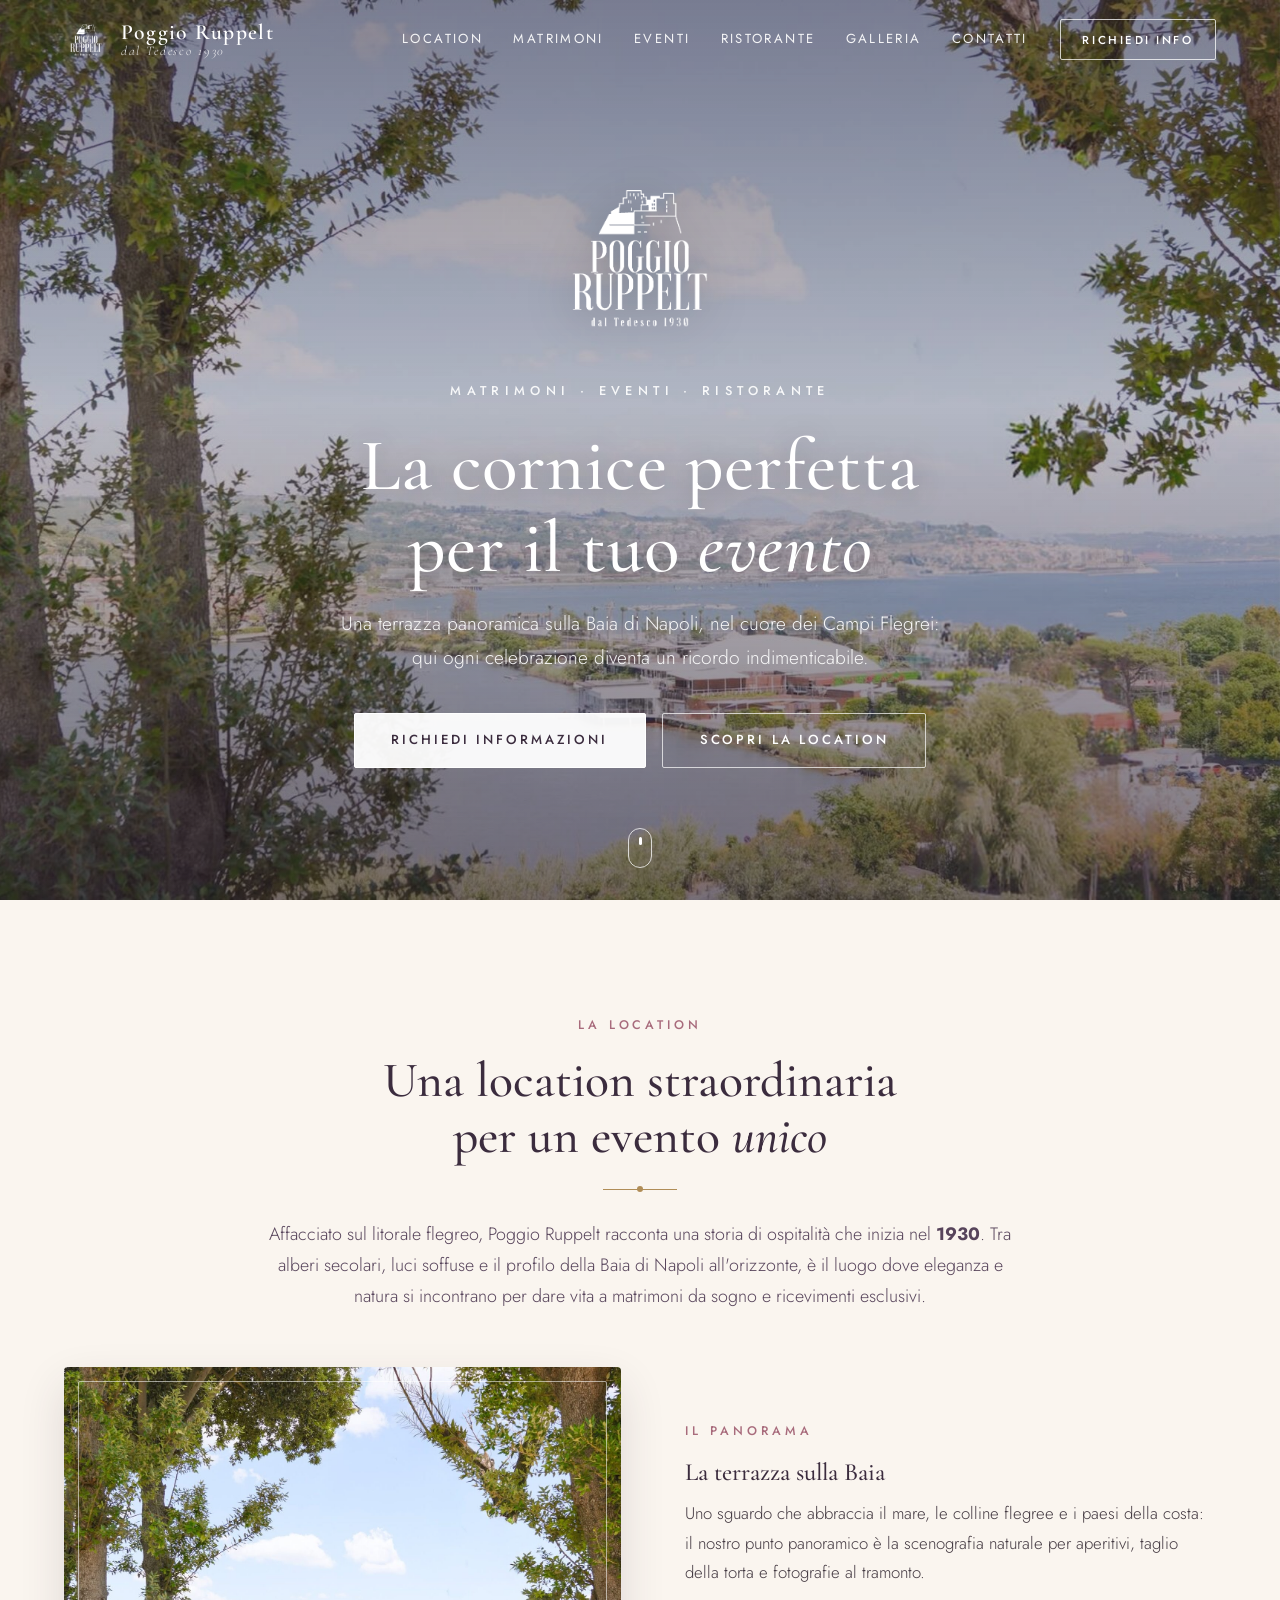
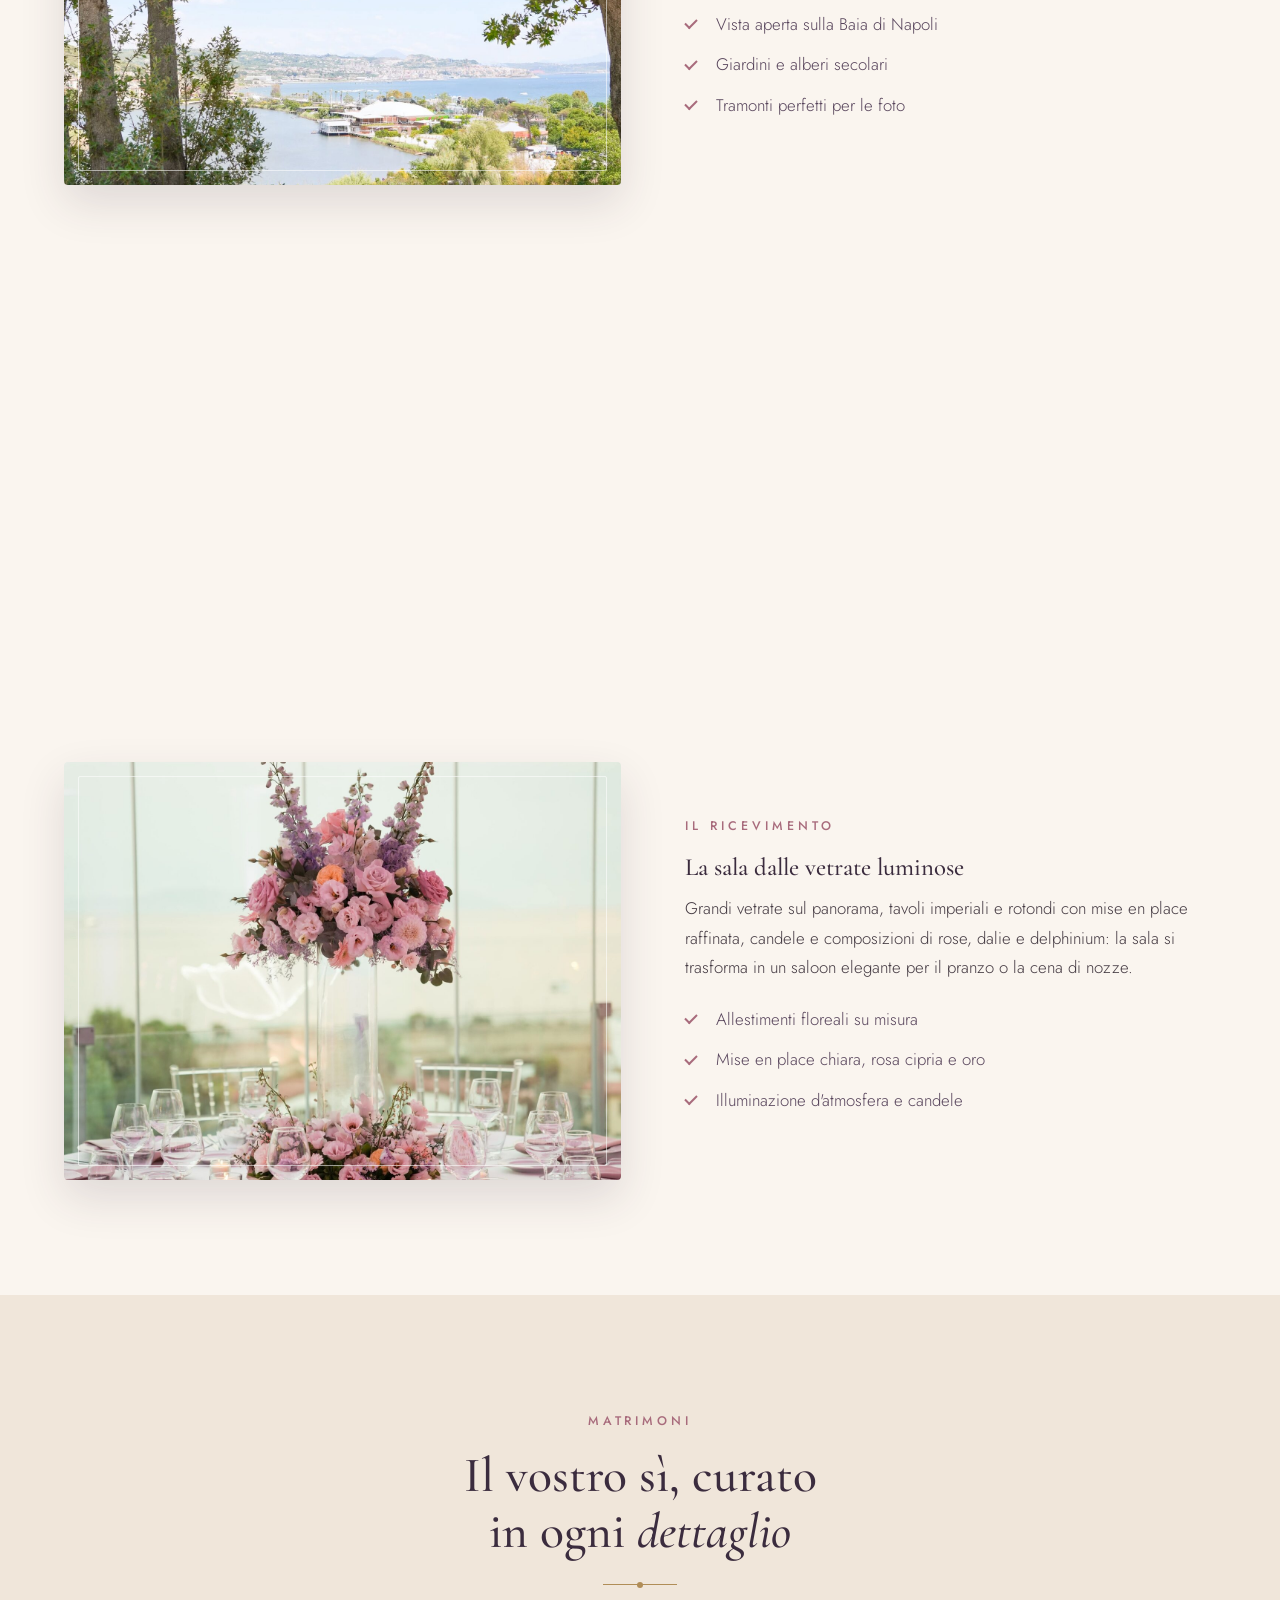
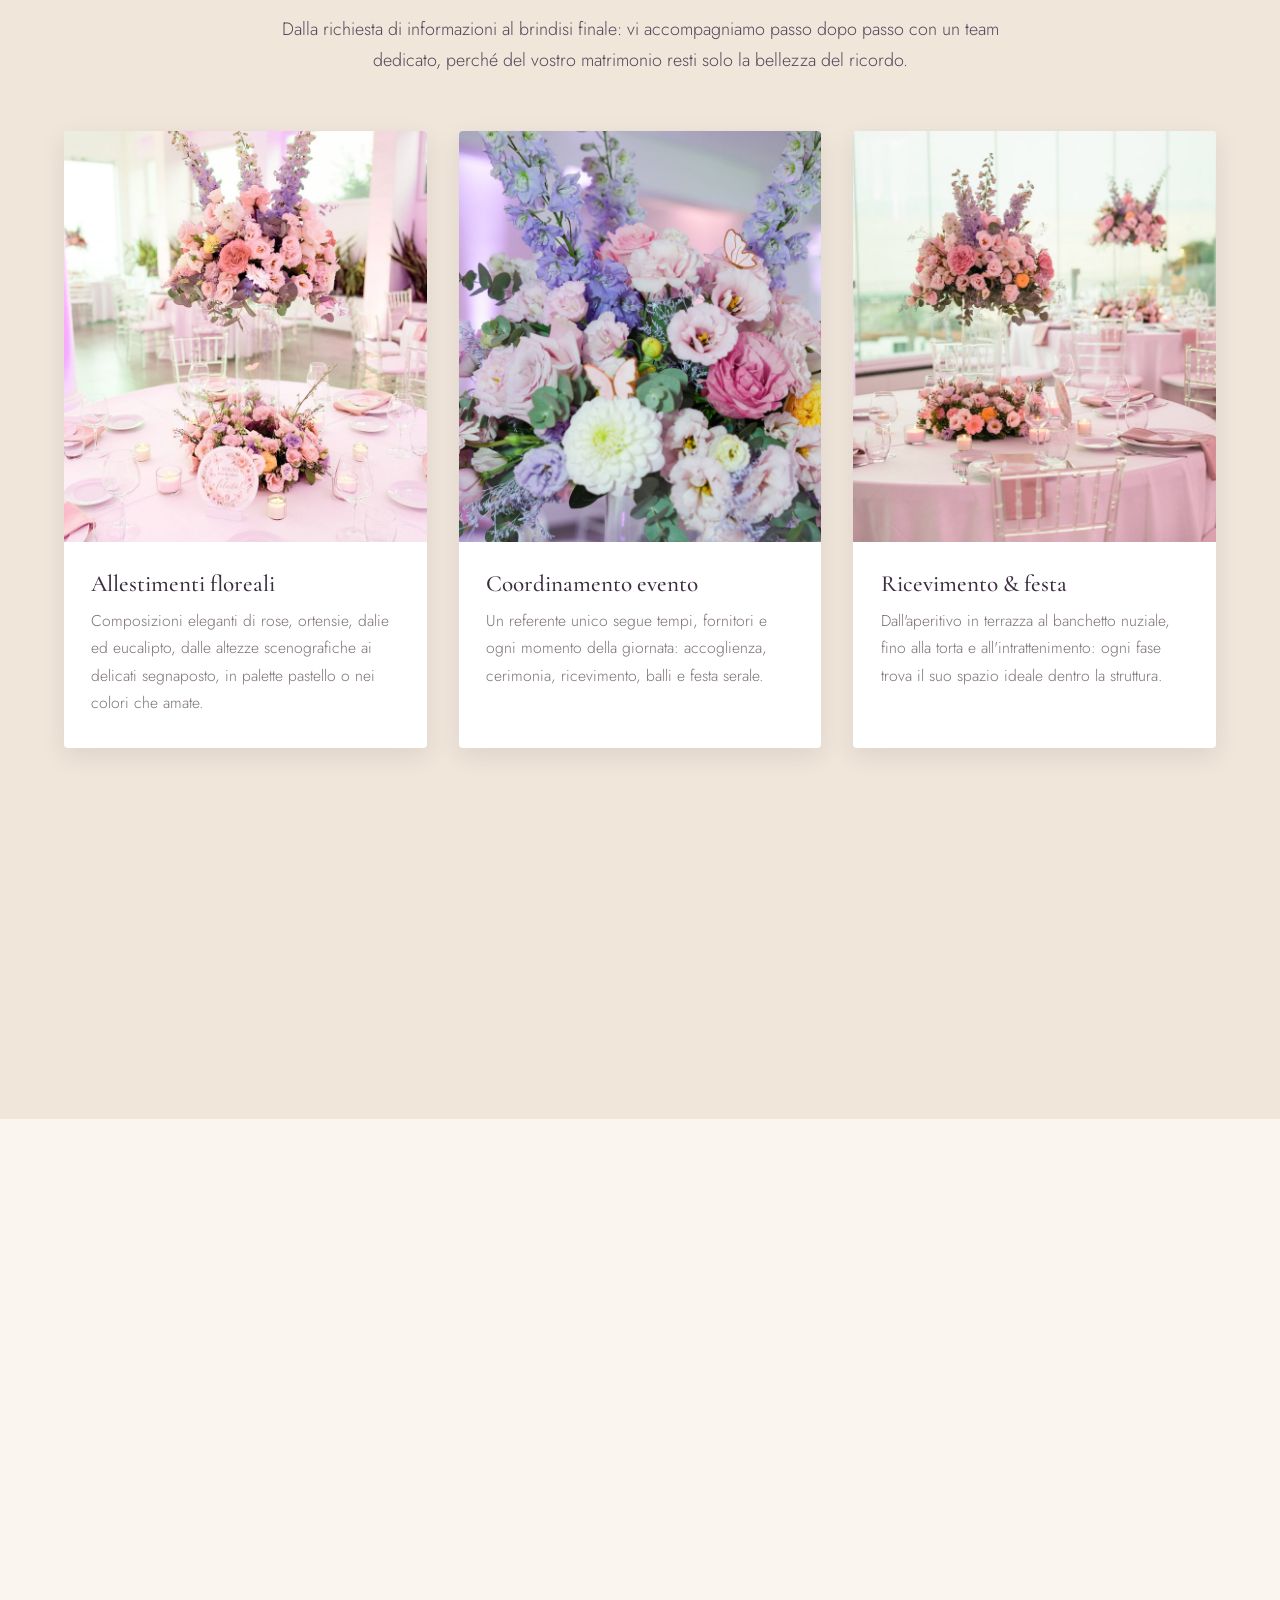
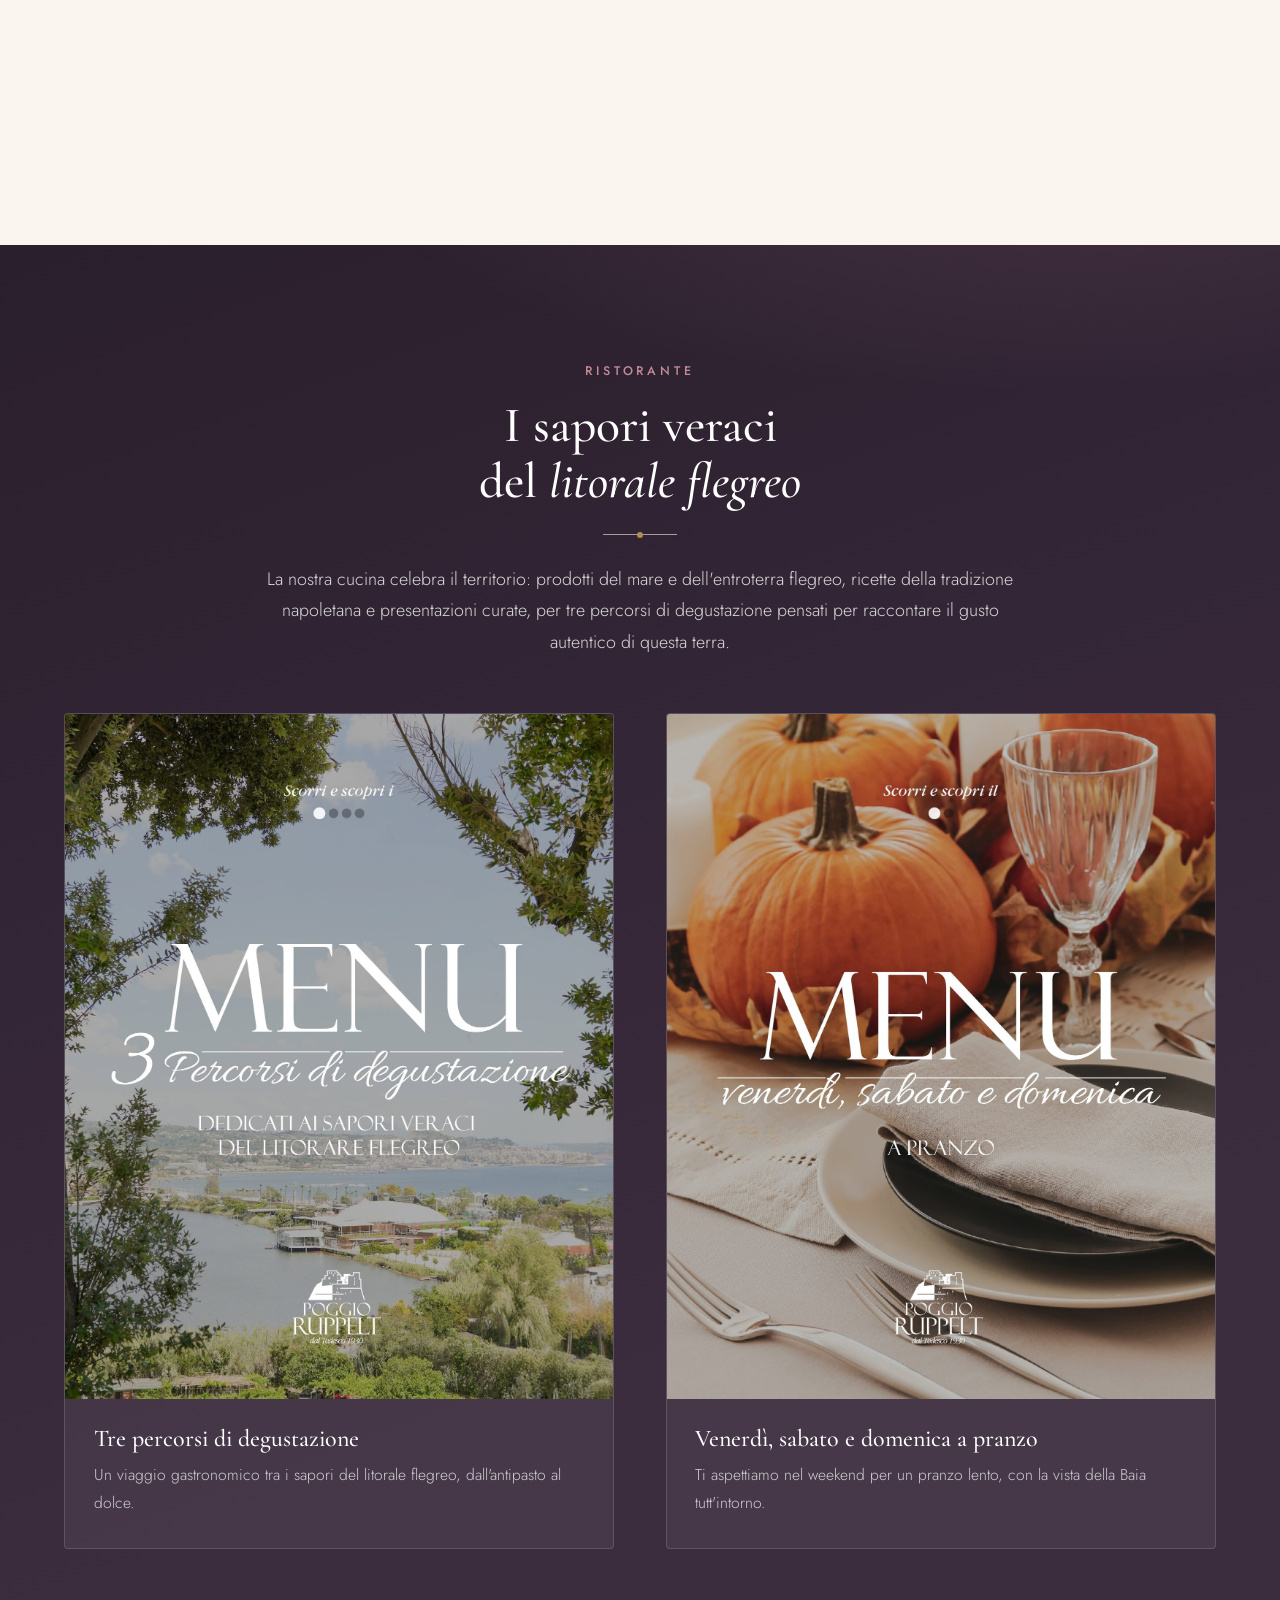
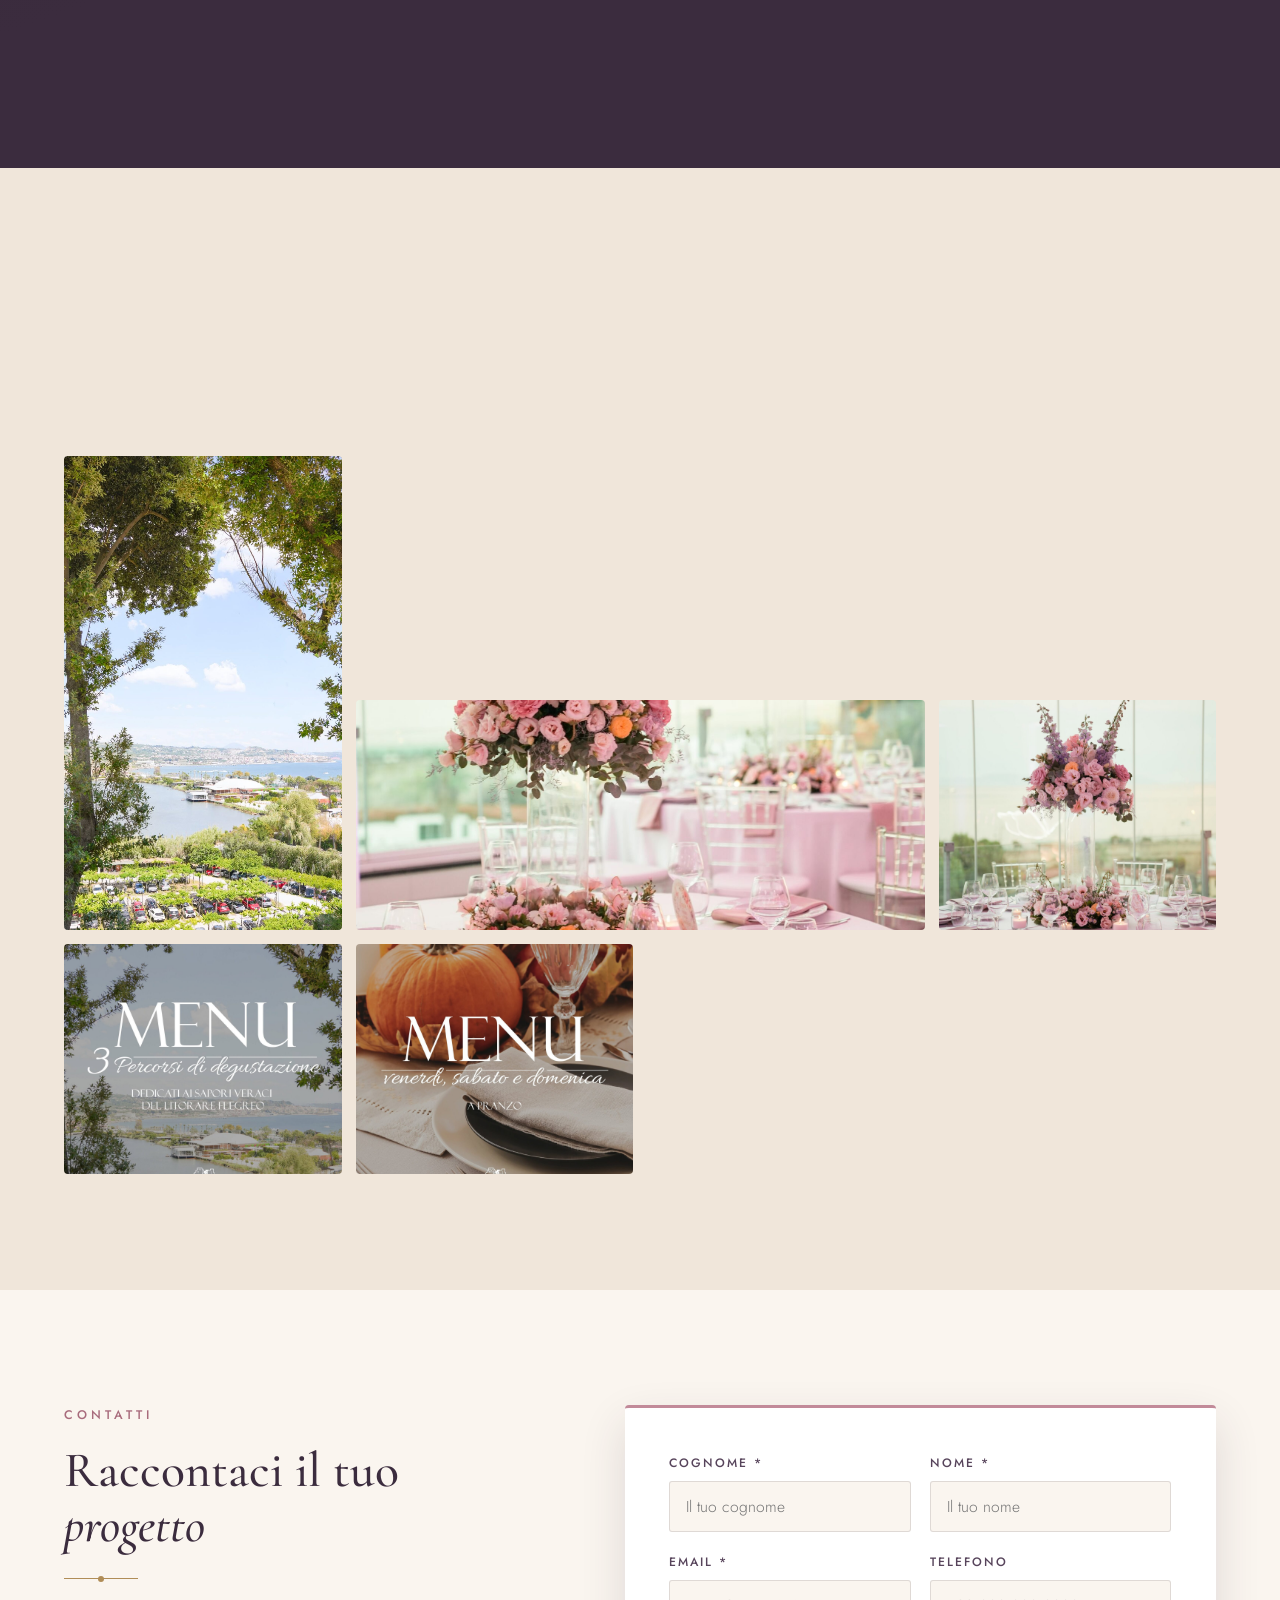
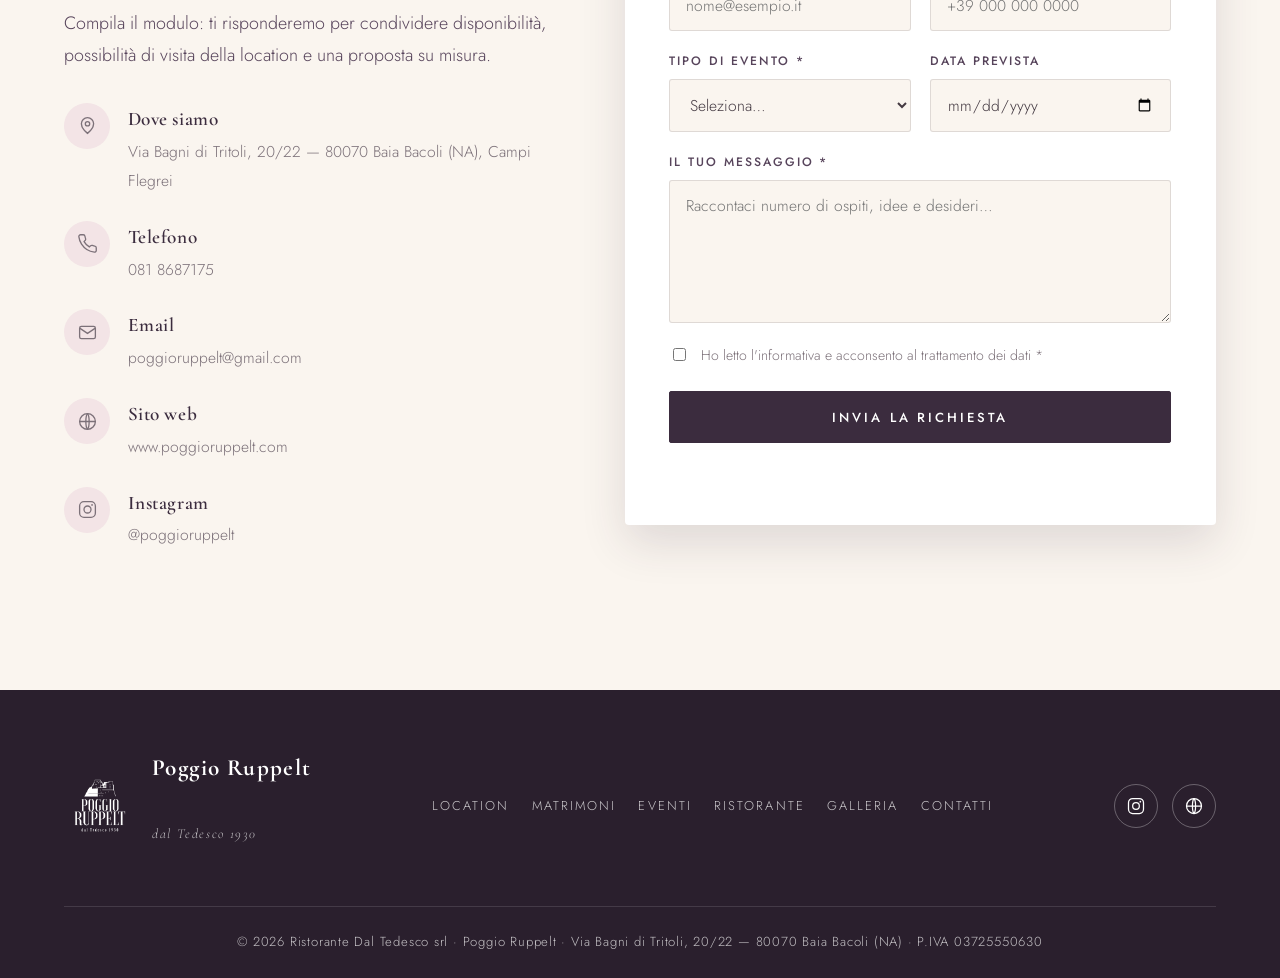
==== commit ef531066: "Dati societari ufficiali sul sito e font Harrington nel contratto Sito pubblico (index.html): - Indi" ====
--- a/index.html
+++ b/index.html
@@ -32,13 +32,19 @@
     "@type": "EventVenue",
     "name": "Poggio Ruppelt",
     "alternateName": "Poggio Ruppelt dal Tedesco 1930",
+    "legalName": "Ristorante Dal Tedesco srl",
     "description": "Location per matrimoni, eventi e ricevimenti con ristorante panoramico sulla Baia di Napoli, Campi Flegrei.",
     "url": "https://www.poggioruppelt.com",
     "image": "assets/images/hero-panorama.jpg",
+    "telephone": "+390818687175",
+    "email": "poggioruppelt@gmail.com",
+    "taxID": "03725550630",
     "sameAs": ["https://www.instagram.com/poggioruppelt/"],
     "address": {
       "@type": "PostalAddress",
-      "addressLocality": "Giugliano in Campania",
+      "streetAddress": "Via Bagni di Tritoli, 20/22",
+      "postalCode": "80070",
+      "addressLocality": "Bacoli",
       "addressRegion": "Campania",
       "addressCountry": "IT"
     }
@@ -373,7 +379,25 @@
               </span>
               <div>
                 <strong>Dove siamo</strong>
-                <span>Giugliano in Campania (NA) — Litorale flegreo, Campania</span>
+                <span>Via Bagni di Tritoli, 20/22 — 80070 Baia Bacoli (NA), Campi Flegrei</span>
+              </div>
+            </li>
+            <li>
+              <span class="contact-ico" aria-hidden="true">
+                <svg viewBox="0 0 24 24" fill="none" stroke="currentColor" stroke-width="1.5"><path d="M22 16.9v3a2 2 0 01-2.2 2 19.8 19.8 0 01-8.6-3.1 19.5 19.5 0 01-6-6A19.8 19.8 0 012.1 4.2 2 2 0 014.1 2h3a2 2 0 012 1.7c.1.9.4 1.8.7 2.7a2 2 0 01-.5 2.1L8.1 9.9a16 16 0 006 6l1.4-1.2a2 2 0 012.1-.5c.9.3 1.8.6 2.7.7a2 2 0 011.7 2z"/></svg>
+              </span>
+              <div>
+                <strong>Telefono</strong>
+                <a href="tel:+390818687175">081 8687175</a>
+              </div>
+            </li>
+            <li>
+              <span class="contact-ico" aria-hidden="true">
+                <svg viewBox="0 0 24 24" fill="none" stroke="currentColor" stroke-width="1.5"><rect x="3" y="5" width="18" height="14" rx="2"/><path d="M3 7l9 6 9-6"/></svg>
+              </span>
+              <div>
+                <strong>Email</strong>
+                <a href="mailto:poggioruppelt@gmail.com">poggioruppelt@gmail.com</a>
               </div>
             </li>
             <li>
@@ -478,7 +502,7 @@
       </div>
     </div>
     <div class="container footer-bottom">
-      <p>© <span id="year"></span> Poggio Ruppelt · Giugliano in Campania (NA) · Tutti i diritti riservati</p>
+      <p>© <span id="year"></span> Ristorante Dal Tedesco srl · Poggio Ruppelt · Via Bagni di Tritoli, 20/22 — 80070 Baia Bacoli (NA) · P.IVA 03725550630</p>
     </div>
   </footer>
 
